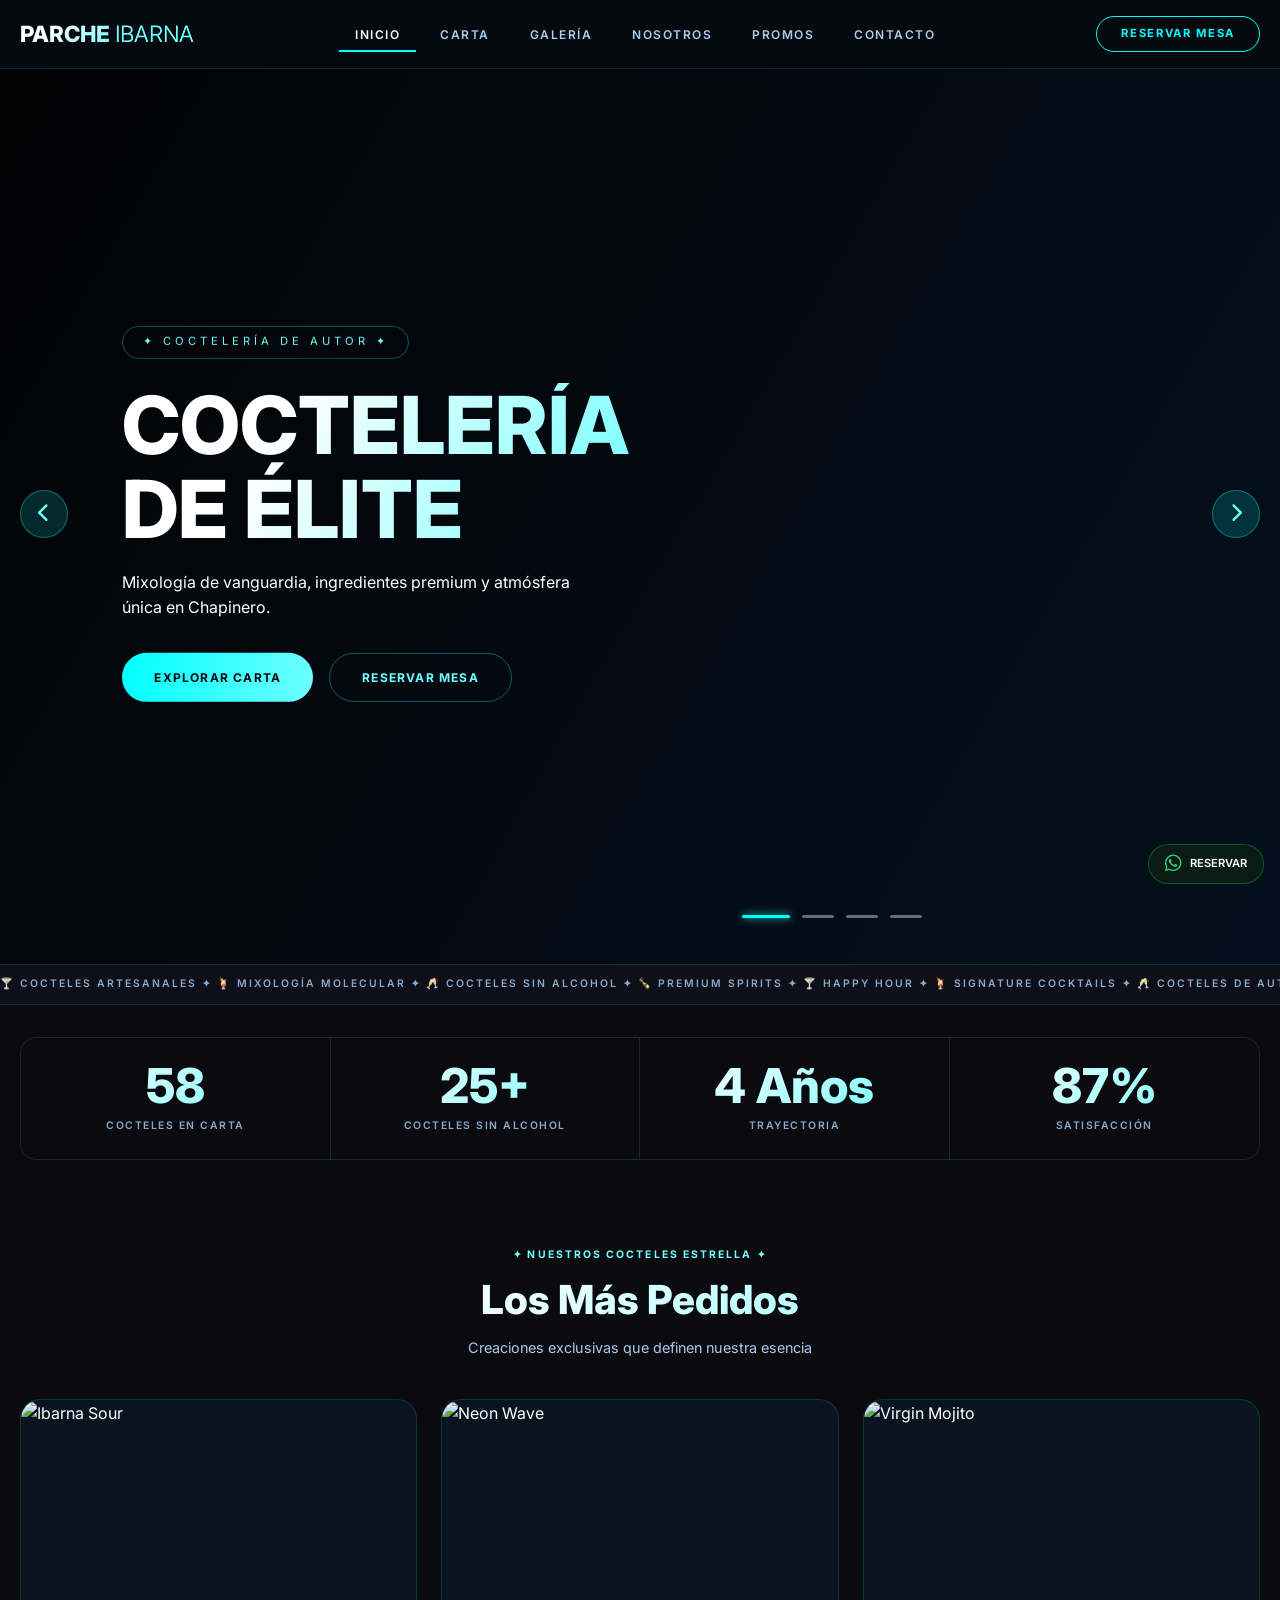
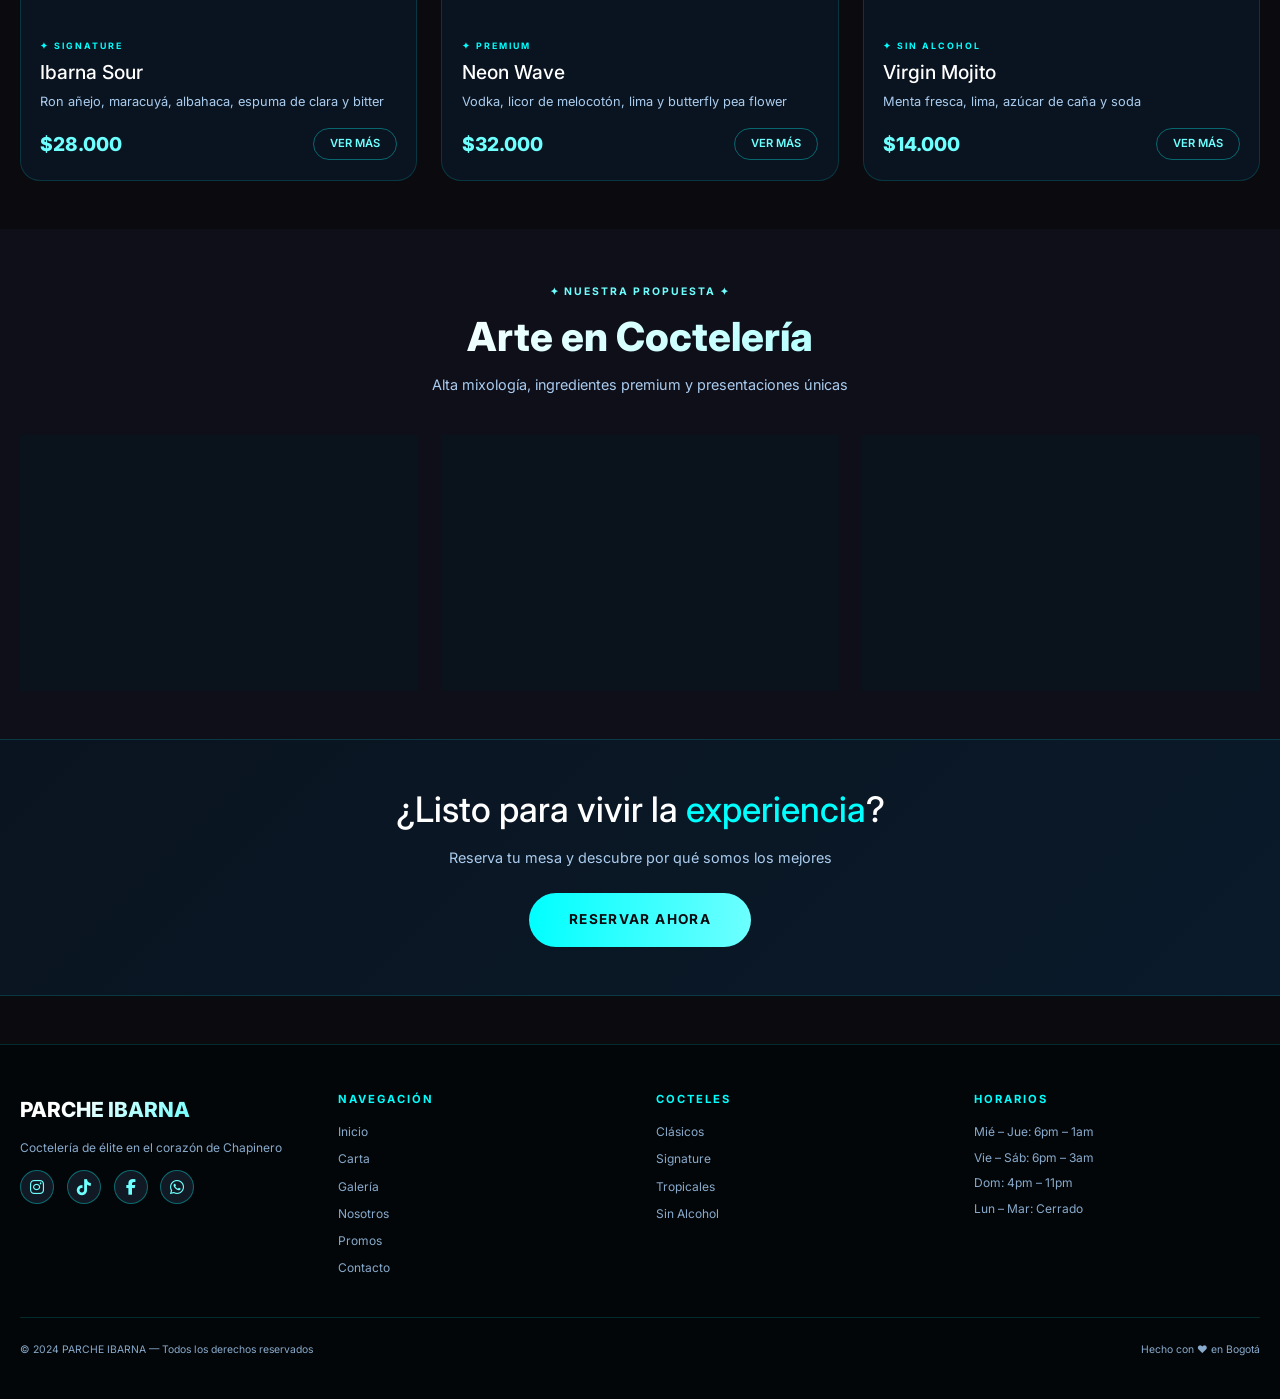
==== index.html @ 9d25c53a "Primera versión - Carta digital PARCHE IBARNA" ====
<!DOCTYPE html>
<html lang="es">
<head>
  <meta charset="UTF-8">
  <meta name="viewport" content="width=device-width, initial-scale=1.0, user-scalable=yes">
  <meta name="description" content="PARCHE IBARNA | Coctelería de Élite en Bogotá. Los mejores cócteles artesanales, con y sin alcohol, en un ambiente único.">
  <title>PARCHE IBARNA | Coctelería de Élite</title>
  
  <!-- Fonts & Icons -->
  <link href="https://cdn.jsdelivr.net/npm/bootstrap@5.3.2/dist/css/bootstrap.min.css" rel="stylesheet">
  <link rel="stylesheet" href="https://cdnjs.cloudflare.com/ajax/libs/font-awesome/6.5.0/css/all.min.css">
  <link href="https://fonts.googleapis.com/css2?family=Inter:wght@300;400;500;600;700;800&family=Plus+Jakarta+Sans:wght@400;500;600;700;800&display=swap" rel="stylesheet">
  
  <!-- Custom CSS -->
  <link rel="stylesheet" href="css/global.css">
  <link rel="stylesheet" href="css/index.css">
</head>
<body>

<!-- ============================================
   HEADER / NAVBAR
============================================ -->
<header class="header">
  <nav class="navbar">
    <div class="container">
      <a href="index.html" class="logo">PARCHE <span>IBARNA</span></a>
      <button class="mobile-menu-btn" id="mobileMenuBtn" aria-label="Menú">
        <i class="fas fa-bars"></i>
      </button>
      <ul class="nav-menu" id="navMenu">
        <li><a href="index.html" class="active">Inicio</a></li>
        <li><a href="menu.html">Carta</a></li>
        <li><a href="galeria.html">Galería</a></li>
        <li><a href="nosotros.html">Nosotros</a></li>
        <li><a href="promociones.html">Promos</a></li>
        <li><a href="contacto.html">Contacto</a></li>
      </ul>
      <a href="contacto.html" class="btn-reserve">Reservar Mesa</a>
    </div>
  </nav>
</header>

<!-- ============================================
   HERO CAROUSEL - FULLY RESPONSIVE
============================================ -->
<section class="hero-carousel">
  <div class="carousel-container">
    <div class="carousel-slides" id="carouselSlides">
      <!-- Slide 1 -->
      <div class="carousel-slide active">
        <div class="slide-bg" style="background-image: url('https://images.pexels.com/photos/1282423/pexels-photo-1282423.jpeg?auto=compress&cs=tinysrgb&w=1600')"></div>
        <div class="slide-overlay"></div>
        <div class="slide-content">
          <span class="slide-badge">✦ Coctelería de Autor ✦</span>
          <h1>COCTELERÍA<br>DE ÉLITE</h1>
          <p>Mixología de vanguardia, ingredientes premium y atmósfera única en Chapinero.</p>
          <div class="slide-buttons">
            <a href="menu.html" class="btn-primary">Explorar Carta</a>
            <a href="contacto.html" class="btn-outline">Reservar Mesa</a>
          </div>
        </div>
      </div>
      <!-- Slide 2 -->
      <div class="carousel-slide">
        <div class="slide-bg" style="background-image: url('https://images.pexels.com/photos/260922/pexels-photo-260922.jpeg?auto=compress&cs=tinysrgb&w=1600')"></div>
        <div class="slide-overlay"></div>
        <div class="slide-content">
          <span class="slide-badge">✦ Noches Únicas ✦</span>
          <h1>AMBIENTE<br>EUROPEO</h1>
          <p>La energía de los mejores clubes de Europa en el corazón de Bogotá.</p>
          <div class="slide-buttons">
            <a href="nosotros.html" class="btn-primary">Conócenos</a>
            <a href="galeria.html" class="btn-outline">Ver Galería</a>
          </div>
        </div>
      </div>
      <!-- Slide 3 -->
      <div class="carousel-slide">
        <div class="slide-bg" style="background-image: url('https://images.pexels.com/photos/3186654/pexels-photo-3186654.jpeg?auto=compress&cs=tinysrgb&w=1600')"></div>
        <div class="slide-overlay"></div>
        <div class="slide-content">
          <span class="slide-badge">✦ Sabores Únicos ✦</span>
          <h1>SIGNATURE<br>COCKTAILS</h1>
          <p>Creaciones exclusivas con ingredientes locales y técnica internacional.</p>
          <div class="slide-buttons">
            <a href="menu.html" class="btn-primary">Ver Carta</a>
            <a href="promociones.html" class="btn-outline">Promociones</a>
          </div>
        </div>
      </div>
      <!-- Slide 4 - Sin Alcohol -->
      <div class="carousel-slide">
        <div class="slide-bg" style="background-image: url('https://images.pexels.com/photos/3679459/pexels-photo-3679459.jpeg?auto=compress&cs=tinysrgb&w=1600')"></div>
        <div class="slide-overlay"></div>
        <div class="slide-content">
          <span class="slide-badge">✦ Para Todos ✦</span>
          <h1>SIN ALCOHOL<br>TAMBIÉN</h1>
          <p>Cocteles sofisticados sin alcohol para disfrutar sin límites.</p>
          <div class="slide-buttons">
            <a href="menu.html#sin-alcohol" class="btn-primary">Descubrir</a>
            <a href="contacto.html" class="btn-outline">Reservar</a>
          </div>
        </div>
      </div>
    </div>
    
    <!-- Carousel Controls -->
    <button class="carousel-prev" id="carouselPrev" aria-label="Anterior">
      <i class="fas fa-chevron-left"></i>
    </button>
    <button class="carousel-next" id="carouselNext" aria-label="Siguiente">
      <i class="fas fa-chevron-right"></i>
    </button>
    
    <!-- Carousel Indicators -->
    <div class="carousel-indicators" id="carouselIndicators">
      <button class="indicator active" data-index="0"></button>
      <button class="indicator" data-index="1"></button>
      <button class="indicator" data-index="2"></button>
      <button class="indicator" data-index="3"></button>
    </div>
  </div>
</section>

<!-- ============================================
   MARQUEE - Texto rotativo
============================================ -->
<div class="marquee">
  <div class="marquee-content">
    <span>🍸 Cocteles Artesanales</span> ✦ 
    <span>🍹 Mixología Molecular</span> ✦ 
    <span>🥂 Cocteles Sin Alcohol</span> ✦ 
    <span>🍾 Premium Spirits</span> ✦ 
    <span>🍸 Happy Hour</span> ✦ 
    <span>🍹 Signature Cocktails</span> ✦ 
    <span>🥂 Cocteles de Autor</span> ✦
    <span>🍸 Cocteles Artesanales</span> ✦ 
    <span>🍹 Mixología Molecular</span> ✦ 
    <span>🥂 Cocteles Sin Alcohol</span> ✦
  </div>
</div>

<!-- ============================================
   STATS SECTION
============================================ -->
<section class="stats">
  <div class="container">
    <div class="stats-grid">
      <div class="stat-card">
        <div class="stat-number" data-target="80">0</div>
        <div class="stat-label">Cocteles en Carta</div>
      </div>
      <div class="stat-card">
        <div class="stat-number" data-target="25" data-suffix="+">0</div>
        <div class="stat-label">Cocteles Sin Alcohol</div>
      </div>
      <div class="stat-card">
        <div class="stat-number" data-target="4" data-suffix=" Años">0</div>
        <div class="stat-label">Trayectoria</div>
      </div>
      <div class="stat-card">
        <div class="stat-number" data-target="98" data-suffix="%">0</div>
        <div class="stat-label">Satisfacción</div>
      </div>
    </div>
  </div>
</section>

<!-- ============================================
   FEATURED COCKTAILS
============================================ -->
<section class="featured-cocktails">
  <div class="container">
    <div class="section-header">
      <span class="section-tag">✦ Nuestros Cocteles Estrella ✦</span>
      <h2>Los Más Pedidos</h2>
      <p>Creaciones exclusivas que definen nuestra esencia</p>
    </div>
    <div class="cocktails-grid">
      <div class="cocktail-card reveal">
        <div class="cocktail-image">
          <img src="https://images.pexels.com/photos/3186654/pexels-photo-3186654.jpeg?auto=compress&cs=tinysrgb&w=600" alt="Ibarna Sour">
        </div>
        <div class="cocktail-info">
          <span class="cocktail-badge">✦ Signature</span>
          <h3>Ibarna Sour</h3>
          <p>Ron añejo, maracuyá, albahaca, espuma de clara y bitter</p>
          <div class="cocktail-footer">
            <span class="price">$28.000</span>
            <a href="menu.html" class="btn-small">Ver más</a>
          </div>
        </div>
      </div>
      <div class="cocktail-card reveal">
        <div class="cocktail-image">
          <img src="https://images.pexels.com/photos/3679150/pexels-photo-3679150.jpeg?auto=compress&cs=tinysrgb&w=600" alt="Neon Wave">
        </div>
        <div class="cocktail-info">
          <span class="cocktail-badge">✦ Premium</span>
          <h3>Neon Wave</h3>
          <p>Vodka, licor de melocotón, lima y butterfly pea flower</p>
          <div class="cocktail-footer">
            <span class="price">$32.000</span>
            <a href="menu.html" class="btn-small">Ver más</a>
          </div>
        </div>
      </div>
      <div class="cocktail-card reveal">
        <div class="cocktail-image">
          <img src="https://images.pexels.com/photos/1279330/pexels-photo-1279330.jpeg?auto=compress&cs=tinysrgb&w=600" alt="Virgin Mojito">
        </div>
        <div class="cocktail-info">
          <span class="cocktail-badge">✦ Sin Alcohol</span>
          <h3>Virgin Mojito</h3>
          <p>Menta fresca, lima, azúcar de caña y soda</p>
          <div class="cocktail-footer">
            <span class="price">$14.000</span>
            <a href="menu.html" class="btn-small">Ver más</a>
          </div>
        </div>
      </div>
    </div>
  </div>
</section>

<!-- ============================================
   FEATURES SECTION
============================================ -->
<section class="features">
  <div class="container">
    <div class="section-header">
      <span class="section-tag">✦ Nuestra Propuesta ✦</span>
      <h2>Arte en Coctelería</h2>
      <p>Alta mixología, ingredientes premium y presentaciones únicas</p>
    </div>
    <div class="features-grid">
      <div class="feature-card reveal">
        <div class="feature-icon"><i class="fas fa-flask"></i></div>
        <h3>Mixología Molecular</h3>
        <p>Espumas, humos y texturas innovadoras que transforman cada coctel</p>
        <span class="feature-price">Desde $18.000</span>
      </div>
      <div class="feature-card reveal">
        <div class="feature-icon"><i class="fas fa-wine-bottle"></i></div>
        <h3>Spirits Premium</h3>
        <p>Selección de rones añejos, ginebras artesanales y más</p>
        <span class="feature-price">Selección Exclusiva</span>
      </div>
      <div class="feature-card reveal">
        <div class="feature-icon"><i class="fas fa-apple-alt"></i></div>
        <h3>Sin Alcohol</h3>
        <p>Cocteles sofisticados para todos los gustos</p>
        <span class="feature-price">Desde $12.000</span>
      </div>
    </div>
  </div>
</section>

<!-- ============================================
   CTA SECTION
============================================ -->
<section class="cta">
  <div class="container">
    <h2>¿Listo para vivir la <span>experiencia</span>?</h2>
    <p>Reserva tu mesa y descubre por qué somos los mejores</p>
    <a href="contacto.html" class="btn-primary btn-large">Reservar ahora</a>
  </div>
</section>

<!-- ============================================
   FOOTER
============================================ -->
<footer class="footer">
  <div class="container">
    <div class="footer-content">
      <div class="footer-brand">
        <a href="index.html" class="footer-logo">PARCHE<span> IBARNA</span></a>
        <p>Coctelería de élite en el corazón de Chapinero</p>
        <div class="social-links">
          <a href="#" aria-label="Instagram"><i class="fab fa-instagram"></i></a>
          <a href="#" aria-label="TikTok"><i class="fab fa-tiktok"></i></a>
          <a href="#" aria-label="Facebook"><i class="fab fa-facebook-f"></i></a>
          <a href="#" aria-label="WhatsApp"><i class="fab fa-whatsapp"></i></a>
        </div>
      </div>
      <div class="footer-links">
        <h4>Navegación</h4>
        <a href="index.html">Inicio</a>
        <a href="menu.html">Carta</a>
        <a href="galeria.html">Galería</a>
        <a href="nosotros.html">Nosotros</a>
        <a href="promociones.html">Promos</a>
        <a href="contacto.html">Contacto</a>
      </div>
      <div class="footer-links">
        <h4>Cocteles</h4>
        <a href="menu.html#clasicos">Clásicos</a>
        <a href="menu.html#signature">Signature</a>
        <a href="menu.html#tropicales">Tropicales</a>
        <a href="menu.html#sin-alcohol">Sin Alcohol</a>
      </div>
      <div class="footer-hours">
        <h4>Horarios</h4>
        <p>Mié – Jue: 6pm – 1am</p>
        <p>Vie – Sáb: 6pm – 3am</p>
        <p>Dom: 4pm – 11pm</p>
        <p class="closed">Lun – Mar: Cerrado</p>
      </div>
    </div>
    <div class="footer-bottom">
      <p>© 2024 PARCHE IBARNA — Todos los derechos reservados</p>
      <p>Hecho con ♥ en Bogotá</p>
    </div>
  </div>
</footer>

<!-- ============================================
   WHATSAPP FLOAT
============================================ -->
<a href="https://wa.me/573204901827?text=Hola!%20Quiero%20reservar%20en%20Parche%20Ibarna" class="whatsapp-float" target="_blank" rel="noopener">
  <i class="fab fa-whatsapp"></i>
  <span>Reservar</span>
</a>

<!-- Scripts -->
<script src="https://cdn.jsdelivr.net/npm/bootstrap@5.3.2/dist/js/bootstrap.bundle.min.js"></script>
<script src="js/global.js"></script>
<script src="js/index.js"></script>
</body>
</html>
---- css/global.css ----
/* ============================================
   PARCHE IBARNA - Global Styles (Fully Responsive)
   Neon Blue Cyan Theme
============================================ */

:root {
  --primary: #00ffff;
  --primary-light: #6effff;
  --primary-dark: #00cccc;
  --primary-glow: rgba(0, 255, 255, 0.4);
  --accent: #00ccff;
  --bg-dark: #0a0a0f;
  --bg-dark-2: #0f0f1a;
  --bg-card: rgba(10, 20, 30, 0.85);
  --bg-card-solid: #0a1420;
  --surface-1: #111a24;
  --text-white: #ffffff;
  --text-gray: #aaccee;
  --text-dim: #88aacc;
  --border-light: rgba(0, 255, 255, 0.15);
  --border-medium: rgba(0, 255, 255, 0.35);
  --shadow-glow: 0 0 30px rgba(0, 255, 255, 0.25);
  --font-primary: 'Inter', 'Plus Jakarta Sans', sans-serif;
  --transition: 0.3s ease;
}

* {
  margin: 0;
  padding: 0;
  box-sizing: border-box;
}

html {
  scroll-behavior: smooth;
  scroll-padding-top: 70px;
}

body {
  background: var(--bg-dark);
  color: var(--text-white);
  font-family: var(--font-primary);
  line-height: 1.6;
  overflow-x: hidden;
}

.container {
  width: 100%;
  max-width: 1280px;
  margin: 0 auto;
  padding: 0 20px;
}

/* Responsive container padding */
@media (max-width: 768px) {
  .container {
    padding: 0 16px;
  }
}

/* ============================================
   NAVBAR - Fully Responsive
============================================ */
.header {
  position: fixed;
  top: 0;
  width: 100%;
  z-index: 1000;
}

.navbar {
  background: rgba(5, 10, 15, 0.95);
  backdrop-filter: blur(16px);
  padding: 1rem 0;
  border-bottom: 1px solid var(--border-light);
  transition: var(--transition);
}

.navbar.scrolled {
  padding: 0.7rem 0;
}

.navbar .container {
  display: flex;
  justify-content: space-between;
  align-items: center;
  flex-wrap: wrap;
}

.logo {
  font-size: 1.4rem;
  font-weight: 800;
  background: linear-gradient(135deg, #fff 20%, var(--primary-light) 60%, var(--primary));
  -webkit-background-clip: text;
  background-clip: text;
  color: transparent;
  text-decoration: none;
}

.logo span {
  font-weight: 300;
  color: var(--primary-light);
  background: none;
  -webkit-background-clip: unset;
}

/* Mobile Menu Button */
.mobile-menu-btn {
  display: none;
  background: none;
  border: 1px solid var(--border-medium);
  border-radius: 8px;
  color: var(--primary-light);
  font-size: 1.3rem;
  padding: 0.5rem 0.8rem;
  cursor: pointer;
  transition: var(--transition);
}

.mobile-menu-btn:hover {
  border-color: var(--primary);
  color: var(--primary);
}

/* Navigation Menu */
.nav-menu {
  display: flex;
  gap: 0.5rem;
  list-style: none;
  margin: 0;
  padding: 0;
  transition: var(--transition);
}

.nav-menu a {
  color: var(--text-gray);
  text-decoration: none;
  font-size: 0.75rem;
  font-weight: 600;
  text-transform: uppercase;
  letter-spacing: 1.5px;
  padding: 0.5rem 1rem;
  transition: var(--transition);
  white-space: nowrap;
}

.nav-menu a:hover,
.nav-menu a.active {
  color: var(--text-white);
}

.nav-menu a.active {
  border-bottom: 2px solid var(--primary);
}

/* Reserve Button */
.btn-reserve {
  background: transparent;
  border: 1px solid var(--primary);
  color: var(--primary);
  padding: 0.5rem 1.5rem;
  font-size: 0.7rem;
  font-weight: 700;
  text-transform: uppercase;
  letter-spacing: 0.15em;
  border-radius: 40px;
  text-decoration: none;
  transition: var(--transition);
  white-space: nowrap;
}

.btn-reserve:hover {
  background: var(--primary);
  color: var(--bg-dark);
  box-shadow: 0 0 20px var(--primary-glow);
}

/* Navbar Responsive */
@media (max-width: 992px) {
  .nav-menu a {
    font-size: 0.7rem;
    padding: 0.5rem 0.7rem;
  }
  
  .btn-reserve {
    padding: 0.5rem 1rem;
    font-size: 0.65rem;
  }
}

@media (max-width: 768px) {
  .navbar .container {
    position: relative;
  }
  
  .mobile-menu-btn {
    display: block;
  }
  
  .nav-menu {
    display: none;
    position: absolute;
    top: 100%;
    left: 0;
    right: 0;
    background: rgba(5, 10, 15, 0.98);
    backdrop-filter: blur(20px);
    flex-direction: column;
    padding: 1rem;
    gap: 0;
    border-bottom: 1px solid var(--border-light);
    z-index: 999;
  }
  
  .nav-menu.active {
    display: flex;
  }
  
  .nav-menu li {
    width: 100%;
  }
  
  .nav-menu a {
    display: block;
    padding: 0.8rem 1rem;
    text-align: center;
    font-size: 0.8rem;
    white-space: normal;
  }
  
  .nav-menu a.active {
    border-bottom: none;
    color: var(--primary);
  }
  
  .btn-reserve {
    display: none;
  }
}

/* ============================================
   BUTTONS - Responsive
============================================ */
.btn-primary {
  background: linear-gradient(95deg, var(--primary), var(--primary-light));
  color: var(--bg-dark);
  padding: 0.875rem 2rem;
  font-weight: 700;
  font-size: 0.75rem;
  text-transform: uppercase;
  letter-spacing: 0.1em;
  border-radius: 40px;
  text-decoration: none;
  display: inline-flex;
  align-items: center;
  justify-content: center;
  gap: 0.5rem;
  transition: var(--transition);
  border: none;
  cursor: pointer;
  text-align: center;
}

.btn-primary:hover {
  transform: translateY(-2px);
  box-shadow: 0 0 28px var(--primary);
}

.btn-outline {
  background: transparent;
  border: 1.5px solid var(--border-medium);
  color: var(--primary-light);
  padding: 0.875rem 2rem;
  font-weight: 700;
  font-size: 0.75rem;
  text-transform: uppercase;
  letter-spacing: 0.1em;
  border-radius: 40px;
  text-decoration: none;
  display: inline-flex;
  align-items: center;
  justify-content: center;
  gap: 0.5rem;
  transition: var(--transition);
  text-align: center;
}

.btn-outline:hover {
  border-color: var(--primary);
  background: rgba(0, 255, 255, 0.1);
  color: var(--text-white);
}

.btn-small {
  background: transparent;
  border: 1px solid var(--border-medium);
  color: var(--primary-light);
  padding: 0.4rem 1rem;
  font-size: 0.7rem;
  font-weight: 600;
  text-transform: uppercase;
  border-radius: 40px;
  text-decoration: none;
  display: inline-block;
  transition: var(--transition);
}

.btn-small:hover {
  border-color: var(--primary);
  background: rgba(0, 255, 255, 0.1);
  color: var(--text-white);
}

.btn-large {
  padding: 1rem 2.5rem;
  font-size: 0.85rem;
}

.btn-full {
  width: 100%;
  justify-content: center;
}

/* Responsive buttons */
@media (max-width: 768px) {
  .btn-primary, .btn-outline {
    padding: 0.7rem 1.5rem;
    font-size: 0.7rem;
  }
}

/* ============================================
   SECTION HEADERS - Responsive
============================================ */
.section-header {
  text-align: center;
  margin-bottom: 2.5rem;
}

.section-tag {
  display: inline-block;
  font-size: 0.65rem;
  font-weight: 700;
  text-transform: uppercase;
  letter-spacing: 0.2em;
  color: var(--primary-light);
  margin-bottom: 0.8rem;
}

.section-header h2 {
  font-size: clamp(1.6rem, 5vw, 2.5rem);
  font-weight: 800;
  margin-bottom: 0.75rem;
  background: linear-gradient(135deg, #fff 30%, var(--primary-light));
  -webkit-background-clip: text;
  background-clip: text;
  color: transparent;
}

.section-header p {
  color: var(--text-gray);
  font-size: 0.9rem;
  max-width: 520px;
  margin: 0 auto;
  padding: 0 16px;
}

/* ============================================
   MARQUEE - Responsive
============================================ */
.marquee {
  overflow: hidden;
  border-top: 1px solid var(--border-light);
  border-bottom: 1px solid var(--border-light);
  background: var(--bg-dark-2);
  white-space: nowrap;
}

.marquee-content {
  display: inline-block;
  animation: marquee 30s linear infinite;
  padding: 0.7rem 0;
  font-size: 0.65rem;
  font-weight: 600;
  letter-spacing: 2px;
  text-transform: uppercase;
  color: var(--text-dim);
}

@keyframes marquee {
  0% { transform: translateX(0); }
  100% { transform: translateX(-50%); }
}

@media (max-width: 768px) {
  .marquee-content {
    font-size: 0.55rem;
    letter-spacing: 1px;
  }
}

/* ============================================
   WHATSAPP FLOAT - Responsive
============================================ */
.whatsapp-float {
  position: fixed;
  bottom: 1rem;
  right: 1rem;
  background: #0a1a15;
  border: 1px solid rgba(37, 211, 102, 0.3);
  border-radius: 50px;
  display: flex;
  align-items: center;
  gap: 0.5rem;
  padding: 0.6rem 1rem;
  text-decoration: none;
  z-index: 999;
  transition: var(--transition);
  backdrop-filter: blur(8px);
}

.whatsapp-float i {
  color: #25D366;
  font-size: 1.2rem;
}

.whatsapp-float span {
  color: #fff;
  font-size: 0.7rem;
  font-weight: 600;
  text-transform: uppercase;
}

@media (max-width: 768px) {
  .whatsapp-float {
    bottom: 0.8rem;
    right: 0.8rem;
    padding: 0.5rem 0.8rem;
  }
  
  .whatsapp-float span {
    display: none;
  }
  
  .whatsapp-float:hover span {
    display: inline;
  }
}

/* ============================================
   FOOTER - Fully Responsive
============================================ */
.footer {
  background: #030608;
  border-top: 1px solid var(--border-light);
  padding: 3rem 0 1.5rem;
  margin-top: 3rem;
}

.footer-content {
  display: grid;
  grid-template-columns: repeat(4, 1fr);
  gap: 2rem;
  margin-bottom: 2rem;
}

.footer-logo {
  font-size: 1.3rem;
  font-weight: 800;
  background: linear-gradient(135deg, #fff 30%, var(--primary-light));
  -webkit-background-clip: text;
  background-clip: text;
  color: transparent;
  text-decoration: none;
}

.footer-brand p {
  font-size: 0.75rem;
  color: var(--text-dim);
  margin: 0.8rem 0;
  line-height: 1.5;
}

.social-links {
  display: flex;
  gap: 0.8rem;
  flex-wrap: wrap;
}

.social-links a {
  width: 34px;
  height: 34px;
  background: var(--surface-1);
  border: 1px solid var(--border-medium);
  border-radius: 50%;
  display: flex;
  align-items: center;
  justify-content: center;
  color: var(--primary-light);
  text-decoration: none;
  transition: var(--transition);
}

.social-links a:hover {
  background: var(--primary);
  color: var(--bg-dark);
  transform: translateY(-3px);
}

.footer-links h4,
.footer-hours h4 {
  font-size: 0.7rem;
  font-weight: 700;
  letter-spacing: 2px;
  text-transform: uppercase;
  color: var(--primary);
  margin-bottom: 1rem;
}

.footer-links a {
  display: block;
  font-size: 0.75rem;
  color: var(--text-dim);
  text-decoration: none;
  margin-bottom: 0.5rem;
  transition: var(--transition);
}

.footer-links a:hover {
  color: var(--primary-light);
  transform: translateX(3px);
}

.footer-hours p {
  font-size: 0.75rem;
  color: var(--text-dim);
  margin-bottom: 0.4rem;
}

.footer-bottom {
  text-align: center;
  padding-top: 1.5rem;
  border-top: 1px solid var(--border-light);
  font-size: 0.65rem;
  color: var(--text-dim);
  display: flex;
  justify-content: space-between;
  flex-wrap: wrap;
  gap: 0.5rem;
}

/* Footer Responsive */
@media (max-width: 992px) {
  .footer-content {
    grid-template-columns: repeat(2, 1fr);
    gap: 1.5rem;
  }
}

@media (max-width: 576px) {
  .footer {
    padding: 2rem 0 1rem;
  }
  
  .footer-content {
    grid-template-columns: 1fr;
    text-align: center;
    gap: 1.2rem;
  }
  
  .social-links {
    justify-content: center;
  }
  
  .footer-links a {
    display: inline-block;
    margin: 0 0.5rem;
  }
  
  .footer-bottom {
    flex-direction: column;
    text-align: center;
  }
}

/* ============================================
   REVEAL ANIMATION - Responsive
============================================ */
.reveal {
  opacity: 0;
  transform: translateY(30px);
  transition: opacity 0.6s ease, transform 0.6s ease;
}

.reveal.visible {
  opacity: 1;
  transform: translateY(0);
}

/* ============================================
   UTILITY CLASSES
============================================ */
.text-center { text-align: center; }
.mt-1 { margin-top: 0.5rem; }
.mt-2 { margin-top: 1rem; }
.mt-3 { margin-top: 1.5rem; }
.mt-4 { margin-top: 2rem; }
.mb-1 { margin-bottom: 0.5rem; }
.mb-2 { margin-bottom: 1rem; }
.mb-3 { margin-bottom: 1.5rem; }
.mb-4 { margin-bottom: 2rem; }
---- css/index.css ----
/* ============================================
   PARCHE IBARNA - Index Page (Fully Responsive)
============================================ */

/* Hero Section */
.hero {
  height: 100vh;
  min-height: 550px;
  margin-top: 64px;
  position: relative;
  overflow: hidden;
}

.hero-slider {
  height: 100%;
}

.slide {
  height: 100%;
  background-size: cover;
  background-position: center;
  position: relative;
  display: flex;
  align-items: center;
}

.slide::before {
  content: '';
  position: absolute;
  inset: 0;
  background: linear-gradient(120deg, rgba(0, 0, 0, 0.75) 0%, rgba(0, 20, 40, 0.6) 100%);
}

.hero-content {
  position: relative;
  z-index: 2;
  max-width: 600px;
  padding: 0 24px;
  margin-left: 8%;
}

.hero-badge {
  display: inline-block;
  font-size: 0.65rem;
  letter-spacing: 4px;
  text-transform: uppercase;
  color: var(--primary-light);
  border: 1px solid var(--border-medium);
  border-radius: 40px;
  padding: 0.3rem 1rem;
  margin-bottom: 1.2rem;
}

.hero-content h1 {
  font-size: clamp(2rem, 8vw, 5rem);
  font-weight: 800;
  line-height: 1.05;
  background: linear-gradient(120deg, #fff 30%, var(--primary-light));
  -webkit-background-clip: text;
  background-clip: text;
  color: transparent;
  margin-bottom: 1rem;
}

.hero-content p {
  font-size: clamp(0.85rem, 3vw, 1rem);
  max-width: 480px;
  color: var(--text-gray-light);
  margin-bottom: 1.5rem;
}

.hero-buttons {
  display: flex;
  gap: 1rem;
  flex-wrap: wrap;
}

/* Hero Responsive */
@media (max-width: 768px) {
  .hero {
    margin-top: 60px;
    min-height: 500px;
  }
  
  .hero-content {
    margin-left: 0;
    padding: 0 20px;
    text-align: center;
    width: 100%;
  }
  
  .hero-content p {
    margin-left: auto;
    margin-right: auto;
  }
  
  .hero-buttons {
    justify-content: center;
  }
  
  .hero-buttons .btn-primary,
  .hero-buttons .btn-outline {
    width: 100%;
    text-align: center;
    justify-content: center;
  }
}

/* Stats Section */
.stats {
  padding: 2rem 0;
}

.stats-grid {
  display: grid;
  grid-template-columns: repeat(4, 1fr);
  border: 1px solid var(--border-light);
  border-radius: 16px;
  overflow: hidden;
}

.stat-card {
  text-align: center;
  padding: 1.5rem;
  border-right: 1px solid var(--border-light);
  transition: var(--transition);
}

.stat-card:last-child {
  border-right: none;
}

.stat-number {
  font-size: clamp(2rem, 5vw, 3rem);
  font-weight: 800;
  background: linear-gradient(135deg, #fff, var(--primary-light));
  -webkit-background-clip: text;
  background-clip: text;
  color: transparent;
  line-height: 1;
  margin-bottom: 0.5rem;
}

.stat-label {
  font-size: 0.65rem;
  font-weight: 600;
  letter-spacing: 1.5px;
  text-transform: uppercase;
  color: var(--text-dim);
}

/* Stats Responsive */
@media (max-width: 768px) {
  .stats {
    padding: 1.5rem 0;
  }
  
  .stats-grid {
    grid-template-columns: repeat(2, 1fr);
    border-radius: 12px;
  }
  
  .stat-card {
    padding: 1.2rem;
    border-right: none;
    border-bottom: 1px solid var(--border-light);
  }
  
  .stat-card:nth-child(even) {
    border-left: 1px solid var(--border-light);
  }
  
  .stat-card:nth-child(3),
  .stat-card:nth-child(4) {
    border-bottom: none;
  }
  
  .stat-number {
    font-size: 1.8rem;
  }
  
  .stat-label {
    font-size: 0.55rem;
    letter-spacing: 1px;
  }
}

@media (max-width: 480px) {
  .stat-card {
    padding: 1rem;
  }
  
  .stat-number {
    font-size: 1.5rem;
  }
  
  .stat-label {
    font-size: 0.5rem;
  }
}

/* Featured Cocktails */
.featured-cocktails {
  padding: 3rem 0;
}

.cocktails-grid {
  display: grid;
  grid-template-columns: repeat(auto-fit, minmax(280px, 1fr));
  gap: 1.5rem;
}

.cocktail-card {
  background: var(--bg-card-solid);
  border: 1px solid var(--border-light);
  border-radius: 20px;
  overflow: hidden;
  transition: var(--transition);
}

.cocktail-card:hover {
  transform: translateY(-5px);
  border-color: var(--border-medium);
  box-shadow: var(--shadow-glow);
}

.cocktail-image {
  height: 220px;
  overflow: hidden;
}

.cocktail-image img {
  width: 100%;
  height: 100%;
  object-fit: cover;
  transition: transform 0.5s;
}

.cocktail-card:hover .cocktail-image img {
  transform: scale(1.05);
}

.cocktail-info {
  padding: 1.2rem;
}

.cocktail-badge {
  font-size: 0.55rem;
  font-weight: 700;
  letter-spacing: 2px;
  text-transform: uppercase;
  color: var(--primary);
  margin-bottom: 0.5rem;
  display: block;
}

.cocktail-info h3 {
  font-size: 1.2rem;
  margin-bottom: 0.5rem;
}

.cocktail-info p {
  font-size: 0.8rem;
  color: var(--text-gray);
  margin-bottom: 1rem;
  line-height: 1.5;
}

.cocktail-footer {
  display: flex;
  justify-content: space-between;
  align-items: center;
  flex-wrap: wrap;
  gap: 0.5rem;
}

.price {
  font-size: 1.2rem;
  font-weight: 800;
  color: var(--primary-light);
}

/* Featured Cocktails Responsive */
@media (max-width: 768px) {
  .featured-cocktails {
    padding: 2rem 0;
  }
  
  .cocktails-grid {
    grid-template-columns: 1fr;
    gap: 1.2rem;
  }
  
  .cocktail-image {
    height: 200px;
  }
}

/* Features Section */
.features {
  padding: 3rem 0;
  background: var(--bg-dark-2);
}

.features-grid {
  display: grid;
  grid-template-columns: repeat(auto-fit, minmax(280px, 1fr));
  gap: 1.5rem;
}

.feature-card {
  background: var(--bg-card);
  backdrop-filter: blur(12px);
  border: 1px solid var(--border-light);
  border-radius: 20px;
  padding: 1.8rem;
  text-align: center;
  transition: var(--transition);
}

.feature-card:hover {
  transform: translateY(-5px);
  border-color: var(--border-medium);
  box-shadow: var(--shadow-glow);
}

.feature-icon {
  width: 65px;
  height: 65px;
  background: linear-gradient(135deg, rgba(0, 255, 255, 0.15), rgba(0, 204, 255, 0.08));
  border: 1px solid var(--border-medium);
  border-radius: 18px;
  display: inline-flex;
  align-items: center;
  justify-content: center;
  font-size: 1.6rem;
  color: var(--primary-light);
  margin-bottom: 1rem;
}

.feature-card h3 {
  font-size: 1.2rem;
  margin-bottom: 0.7rem;
}

.feature-card p {
  font-size: 0.8rem;
  color: var(--text-gray);
  margin-bottom: 1rem;
  line-height: 1.5;
}

.feature-price {
  font-weight: 700;
  color: var(--primary-light);
  font-size: 0.85rem;
}

/* Features Responsive */
@media (max-width: 768px) {
  .features {
    padding: 2rem 0;
  }
  
  .features-grid {
    grid-template-columns: 1fr;
    gap: 1.2rem;
  }
  
  .feature-card {
    padding: 1.5rem;
  }
}

/* CTA Section */
.cta {
  padding: 3rem 0;
  text-align: center;
  background: linear-gradient(135deg, var(--bg-card-solid), #0a1a2a);
  border-top: 1px solid var(--border-light);
  border-bottom: 1px solid var(--border-light);
}

.cta h2 {
  font-size: clamp(1.5rem, 5vw, 2.2rem);
  margin-bottom: 1rem;
  padding: 0 16px;
}

.cta h2 span {
  color: var(--primary);
}

.cta p {
  color: var(--text-gray);
  margin-bottom: 1.5rem;
  font-size: 0.9rem;
  padding: 0 16px;
}

/* CTA Responsive */
@media (max-width: 768px) {
  .cta {
    padding: 2rem 0;
  }
  
  .cta .btn-primary {
    width: 80%;
    max-width: 280px;
  }
}

/* ============================================
   HERO CAROUSEL - Fully Responsive
============================================ */

.hero-carousel {
  margin-top: 64px;
  position: relative;
  width: 100%;
  height: 100vh;
  min-height: 550px;
  overflow: hidden;
}

.carousel-container {
  position: relative;
  width: 100%;
  height: 100%;
}

.carousel-slides {
  position: relative;
  width: 100%;
  height: 100%;
}

.carousel-slide {
  position: absolute;
  top: 0;
  left: 0;
  width: 100%;
  height: 100%;
  opacity: 0;
  visibility: hidden;
  transition: opacity 0.6s ease, visibility 0.6s ease;
}

.carousel-slide.active {
  opacity: 1;
  visibility: visible;
}

.slide-bg {
  position: absolute;
  top: 0;
  left: 0;
  width: 100%;
  height: 100%;
  background-size: cover;
  background-position: center;
  transform: scale(1);
  transition: transform 6s ease;
}

.carousel-slide.active .slide-bg {
  transform: scale(1.05);
}

.slide-overlay {
  position: absolute;
  top: 0;
  left: 0;
  width: 100%;
  height: 100%;
  background: linear-gradient(120deg, rgba(0, 0, 0, 0.75) 0%, rgba(0, 20, 40, 0.6) 100%);
  z-index: 1;
}

.slide-content {
  position: absolute;
  z-index: 2;
  top: 50%;
  transform: translateY(-50%);
  left: 8%;
  max-width: 600px;
  padding: 0 20px;
  animation: fadeInUp 0.8s ease;
}

@keyframes fadeInUp {
  from {
    opacity: 0;
    transform: translateY(30px);
  }
  to {
    opacity: 1;
    transform: translateY(-50%);
  }
}

.slide-badge {
  display: inline-block;
  font-size: 0.7rem;
  letter-spacing: 4px;
  text-transform: uppercase;
  color: var(--primary-light);
  border: 1px solid var(--border-medium);
  border-radius: 40px;
  padding: 0.4rem 1.2rem;
  margin-bottom: 1.5rem;
  backdrop-filter: blur(4px);
}

.slide-content h1 {
  font-size: clamp(2rem, 8vw, 5rem);
  font-weight: 800;
  line-height: 1.05;
  background: linear-gradient(120deg, #fff 30%, var(--primary-light));
  -webkit-background-clip: text;
  background-clip: text;
  color: transparent;
  margin-bottom: 1.2rem;
}

.slide-content p {
  font-size: clamp(0.85rem, 3vw, 1rem);
  max-width: 480px;
  color: var(--text-gray-light);
  margin-bottom: 2rem;
  line-height: 1.6;
}

.slide-buttons {
  display: flex;
  gap: 1rem;
  flex-wrap: wrap;
}

/* Carousel Controls */
.carousel-prev,
.carousel-next {
  position: absolute;
  top: 50%;
  transform: translateY(-50%);
  width: 48px;
  height: 48px;
  background: rgba(0, 255, 255, 0.15);
  border: 1px solid var(--border-medium);
  border-radius: 50%;
  display: flex;
  align-items: center;
  justify-content: center;
  cursor: pointer;
  z-index: 10;
  transition: all 0.3s ease;
  color: var(--primary-light);
  font-size: 1.2rem;
  backdrop-filter: blur(4px);
}

.carousel-prev {
  left: 20px;
}

.carousel-next {
  right: 20px;
}

.carousel-prev:hover,
.carousel-next:hover {
  background: rgba(0, 255, 255, 0.4);
  border-color: var(--primary);
  transform: translateY(-50%) scale(1.05);
}

/* Carousel Indicators */
.carousel-indicators {
  position: absolute;
  bottom: 30px;
  left: 50%;
  transform: translateX(-50%);
  display: flex;
  gap: 12px;
  z-index: 10;
}

.indicator {
  width: 32px;
  height: 3px;
  background: rgba(255, 255, 255, 0.4);
  border: none;
  border-radius: 2px;
  cursor: pointer;
  transition: all 0.3s ease;
}

.indicator.active {
  background: var(--primary);
  width: 48px;
  box-shadow: 0 0 8px var(--primary);
}

/* Carousel Responsive */
@media (max-width: 992px) {
  .hero-carousel {
    margin-top: 60px;
    min-height: 500px;
  }
  
  .slide-content {
    left: 5%;
    right: 5%;
    max-width: none;
    text-align: center;
  }
  
  .slide-content p {
    margin-left: auto;
    margin-right: auto;
  }
  
  .slide-buttons {
    justify-content: center;
  }
  
  .carousel-prev,
  .carousel-next {
    width: 40px;
    height: 40px;
    font-size: 1rem;
  }
  
  .carousel-prev {
    left: 10px;
  }
  
  .carousel-next {
    right: 10px;
  }
  
  .indicator {
    width: 24px;
  }
  
  .indicator.active {
    width: 36px;
  }
}

@media (max-width: 768px) {
  .hero-carousel {
    min-height: 550px;
    height: auto;
  }
  
  .slide-content {
    top: auto;
    bottom: 15%;
    transform: none;
    animation: fadeInUpMobile 0.8s ease;
  }
  
  @keyframes fadeInUpMobile {
    from {
      opacity: 0;
      transform: translateY(30px);
    }
    to {
      opacity: 1;
      transform: translateY(0);
    }
  }
  
  .slide-badge {
    font-size: 0.6rem;
    letter-spacing: 3px;
    padding: 0.3rem 1rem;
    margin-bottom: 1rem;
  }
  
  .slide-buttons {
    flex-direction: column;
    align-items: center;
  }
  
  .slide-buttons .btn-primary,
  .slide-buttons .btn-outline {
    width: 100%;
    max-width: 250px;
    text-align: center;
    justify-content: center;
  }
  
  .carousel-indicators {
    bottom: 20px;
    gap: 8px;
  }
  
  .indicator {
    width: 20px;
  }
  
  .indicator.active {
    width: 28px;
  }
}

@media (max-width: 480px) {
  .hero-carousel {
    min-height: 500px;
  }
  
  .slide-content h1 {
    font-size: 1.8rem;
  }
  
  .slide-content p {
    font-size: 0.8rem;
    margin-bottom: 1.5rem;
  }
  
  .carousel-prev,
  .carousel-next {
    width: 32px;
    height: 32px;
    font-size: 0.8rem;
  }
  
  .indicator {
    width: 16px;
  }
  
  .indicator.active {
    width: 24px;
  }
}
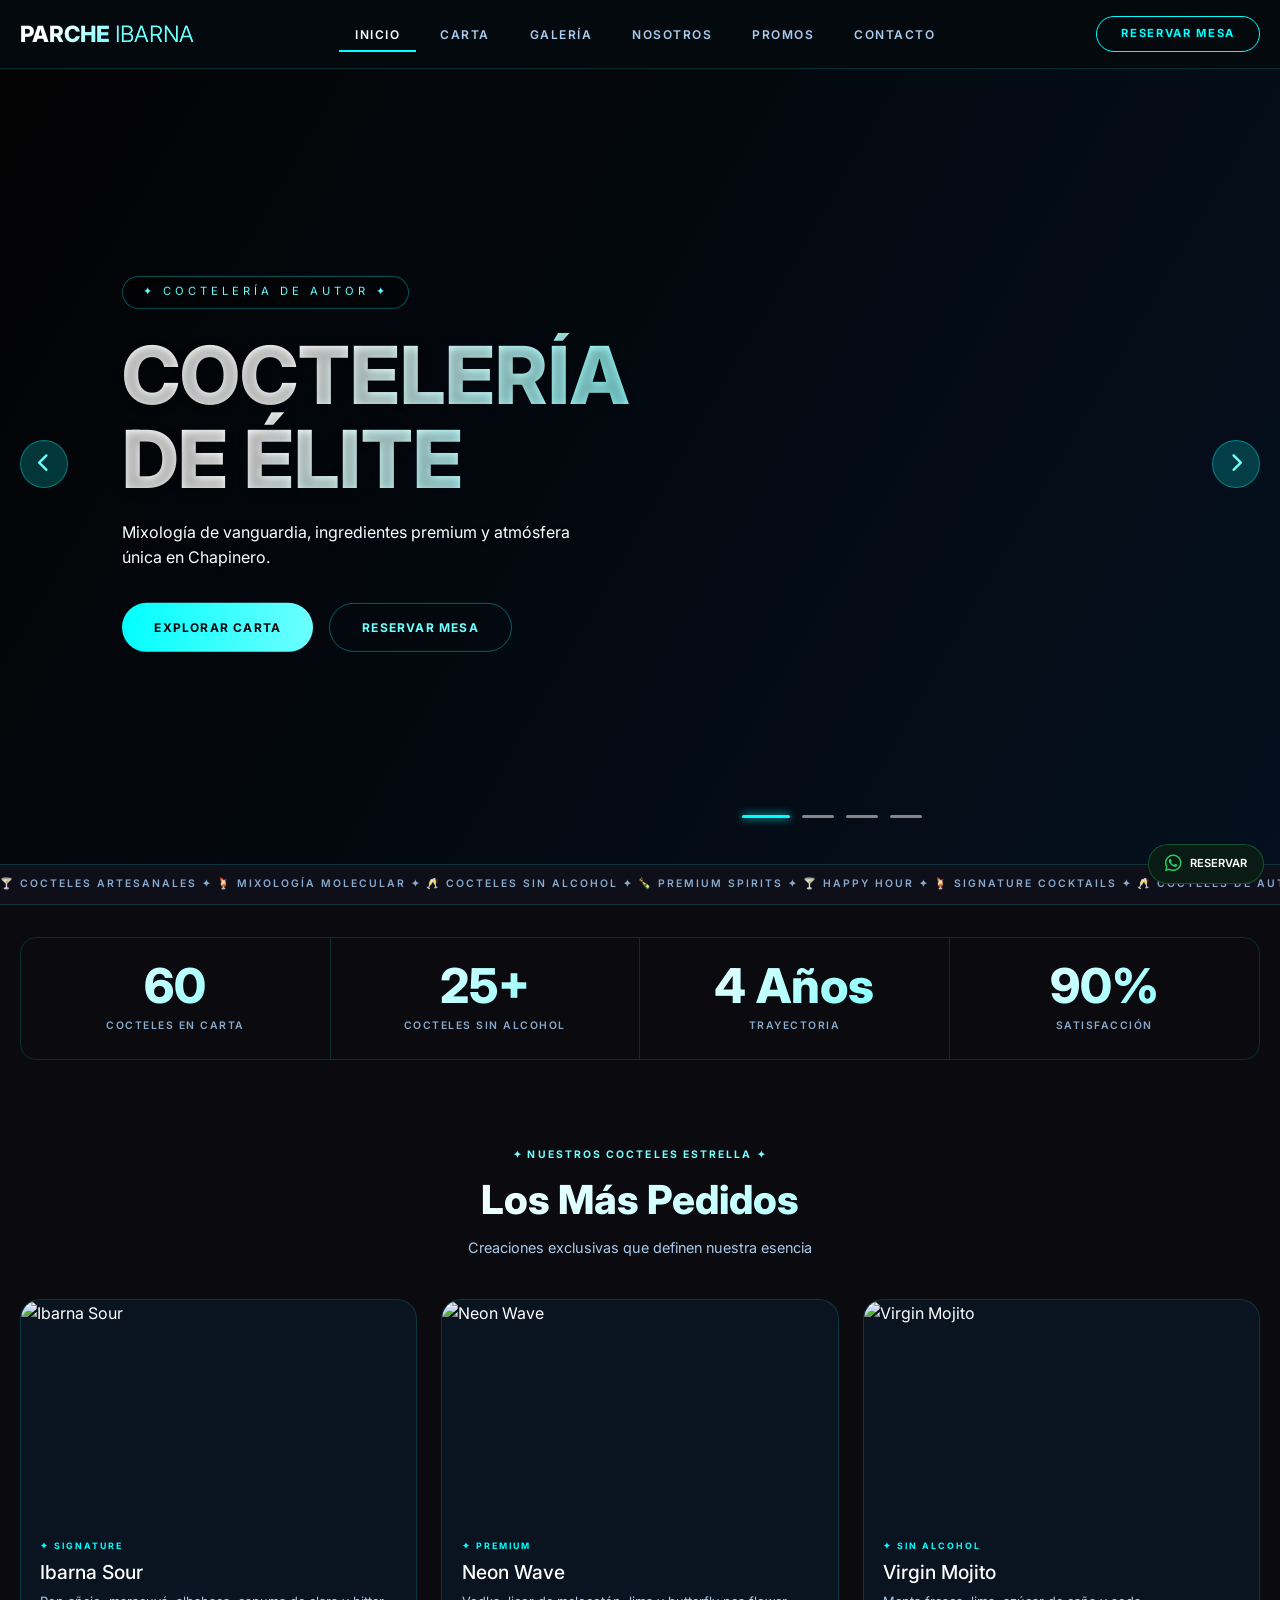
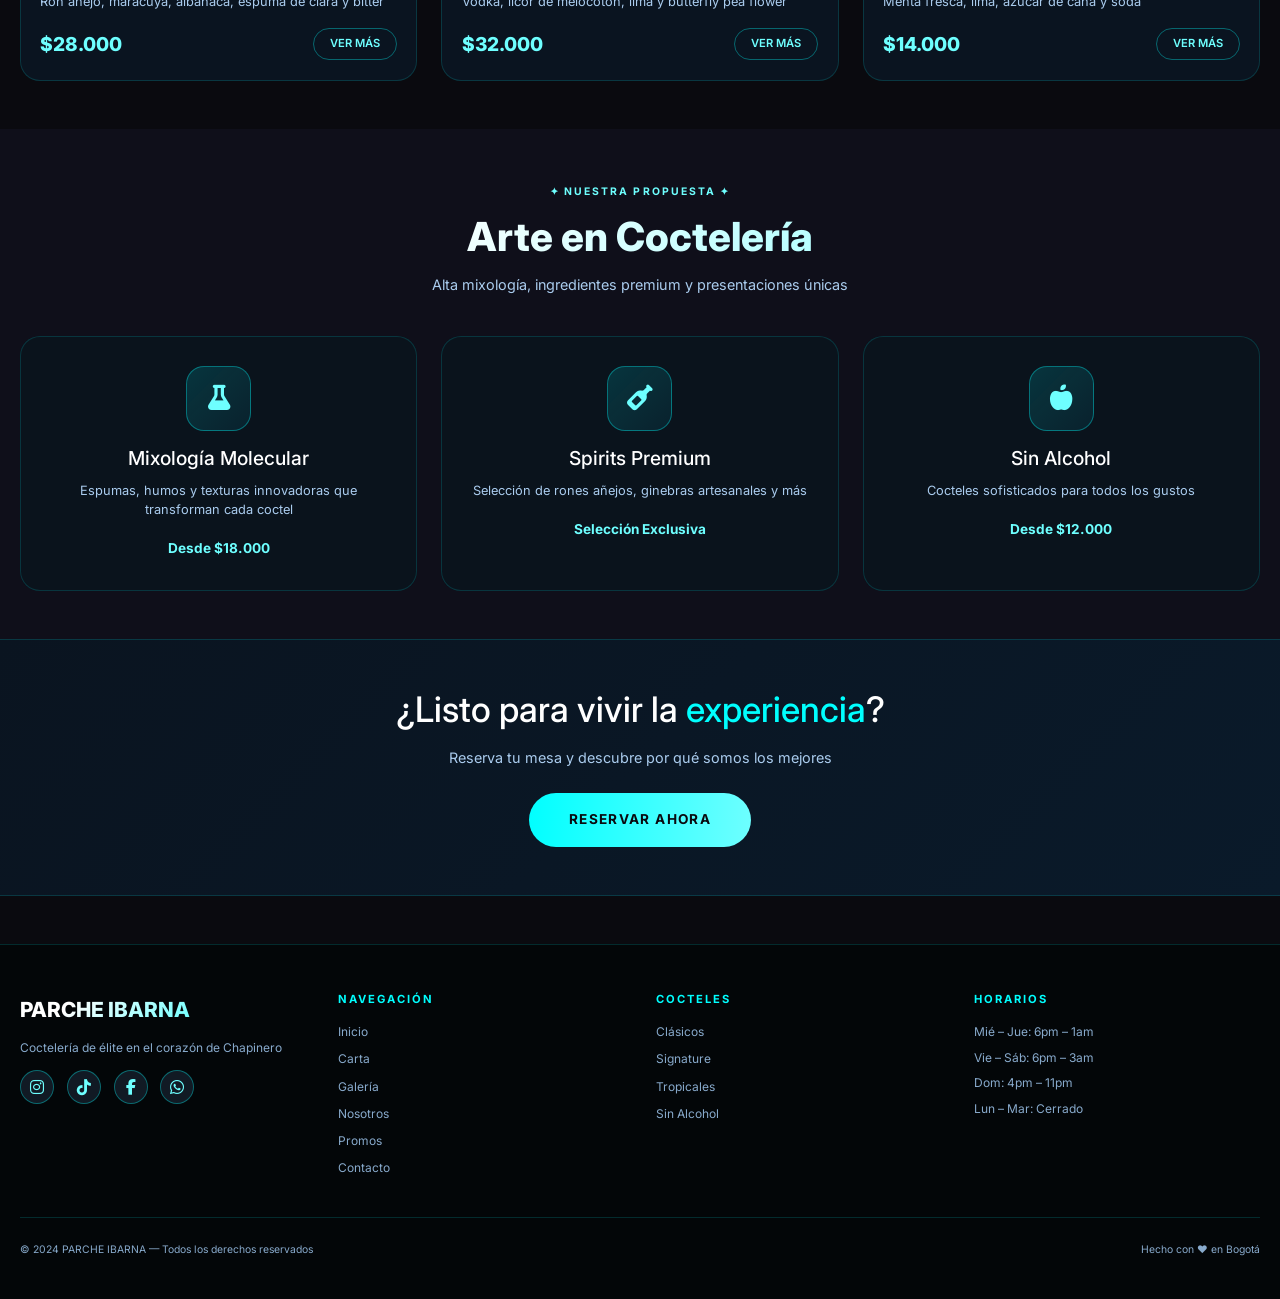
==== commit 36de686c: "Corrección del carrusel responsive y mejoras en móviles" ====
--- a/index.html
+++ b/index.html
@@ -48,7 +48,7 @@
     <div class="carousel-slides" id="carouselSlides">
       <!-- Slide 1 -->
       <div class="carousel-slide active">
-        <div class="slide-bg" style="background-image: url('https://images.pexels.com/photos/1282423/pexels-photo-1282423.jpeg?auto=compress&cs=tinysrgb&w=1600')"></div>
+        <div class="slide-bg" style="background-image: url('https://images.pexels.com/photos/1282423/pexels-photo-1282423.jpeg?auto=compress&cs=tinysrgb&w=1200')"></div>
         <div class="slide-overlay"></div>
         <div class="slide-content">
           <span class="slide-badge">✦ Coctelería de Autor ✦</span>
@@ -62,7 +62,7 @@
       </div>
       <!-- Slide 2 -->
       <div class="carousel-slide">
-        <div class="slide-bg" style="background-image: url('https://images.pexels.com/photos/260922/pexels-photo-260922.jpeg?auto=compress&cs=tinysrgb&w=1600')"></div>
+        <div class="slide-bg" style="background-image: url('https://images.pexels.com/photos/260922/pexels-photo-260922.jpeg?auto=compress&cs=tinysrgb&w=1200')"></div>
         <div class="slide-overlay"></div>
         <div class="slide-content">
           <span class="slide-badge">✦ Noches Únicas ✦</span>
@@ -76,7 +76,7 @@
       </div>
       <!-- Slide 3 -->
       <div class="carousel-slide">
-        <div class="slide-bg" style="background-image: url('https://images.pexels.com/photos/3186654/pexels-photo-3186654.jpeg?auto=compress&cs=tinysrgb&w=1600')"></div>
+        <div class="slide-bg" style="background-image: url('https://images.pexels.com/photos/3186654/pexels-photo-3186654.jpeg?auto=compress&cs=tinysrgb&w=1200')"></div>
         <div class="slide-overlay"></div>
         <div class="slide-content">
           <span class="slide-badge">✦ Sabores Únicos ✦</span>
@@ -90,7 +90,7 @@
       </div>
       <!-- Slide 4 - Sin Alcohol -->
       <div class="carousel-slide">
-        <div class="slide-bg" style="background-image: url('https://images.pexels.com/photos/3679459/pexels-photo-3679459.jpeg?auto=compress&cs=tinysrgb&w=1600')"></div>
+        <div class="slide-bg" style="background-image: url('https://images.pexels.com/photos/3679459/pexels-photo-3679459.jpeg?auto=compress&cs=tinysrgb&w=1200')"></div>
         <div class="slide-overlay"></div>
         <div class="slide-content">
           <span class="slide-badge">✦ Para Todos ✦</span>
@@ -104,20 +104,20 @@
       </div>
     </div>
     
-    <!-- Carousel Controls -->
-    <button class="carousel-prev" id="carouselPrev" aria-label="Anterior">
+    <!-- Controles del carrusel -->
+    <button class="carousel-prev" id="carouselPrev">
       <i class="fas fa-chevron-left"></i>
     </button>
-    <button class="carousel-next" id="carouselNext" aria-label="Siguiente">
+    <button class="carousel-next" id="carouselNext">
       <i class="fas fa-chevron-right"></i>
     </button>
     
-    <!-- Carousel Indicators -->
+    <!-- Indicadores -->
     <div class="carousel-indicators" id="carouselIndicators">
-      <button class="indicator active" data-index="0"></button>
-      <button class="indicator" data-index="1"></button>
-      <button class="indicator" data-index="2"></button>
-      <button class="indicator" data-index="3"></button>
+      <button class="indicator active"></button>
+      <button class="indicator"></button>
+      <button class="indicator"></button>
+      <button class="indicator"></button>
     </div>
   </div>
 </section>
--- a/css/index.css
+++ b/css/index.css
@@ -411,24 +411,31 @@
 }
 
 /* ============================================
-   HERO CAROUSEL - Fully Responsive
+   HERO CAROUSEL - VERSIÓN CORREGIDA RESPONSIVE
+   Funciona en todos los dispositivos
 ============================================ */
 
+/* Contenedor principal del carrusel */
 .hero-carousel {
   margin-top: 64px;
   position: relative;
   width: 100%;
   height: 100vh;
   min-height: 550px;
+  max-height: 800px;
   overflow: hidden;
-}
-
+  background: var(--bg-dark);
+}
+
+/* Contenedor de slides */
 .carousel-container {
   position: relative;
   width: 100%;
   height: 100%;
-}
-
+  overflow: hidden;
+}
+
+/* Slides */
 .carousel-slides {
   position: relative;
   width: 100%;
@@ -443,14 +450,17 @@
   height: 100%;
   opacity: 0;
   visibility: hidden;
-  transition: opacity 0.6s ease, visibility 0.6s ease;
+  transition: opacity 0.6s ease-in-out, visibility 0.6s ease-in-out;
+  z-index: 1;
 }
 
 .carousel-slide.active {
   opacity: 1;
   visibility: visible;
-}
-
+  z-index: 2;
+}
+
+/* Fondo de cada slide */
 .slide-bg {
   position: absolute;
   top: 0;
@@ -459,14 +469,16 @@
   height: 100%;
   background-size: cover;
   background-position: center;
+  background-repeat: no-repeat;
   transform: scale(1);
-  transition: transform 6s ease;
+  transition: transform 8s ease;
 }
 
 .carousel-slide.active .slide-bg {
   transform: scale(1.05);
 }
 
+/* Overlay oscuro */
 .slide-overlay {
   position: absolute;
   top: 0;
@@ -474,16 +486,18 @@
   width: 100%;
   height: 100%;
   background: linear-gradient(120deg, rgba(0, 0, 0, 0.75) 0%, rgba(0, 20, 40, 0.6) 100%);
-  z-index: 1;
-}
-
+  z-index: 3;
+}
+
+/* Contenido del slide */
 .slide-content {
   position: absolute;
-  z-index: 2;
+  z-index: 4;
   top: 50%;
+  left: 8%;
   transform: translateY(-50%);
-  left: 8%;
   max-width: 600px;
+  width: 90%;
   padding: 0 20px;
   animation: fadeInUp 0.8s ease;
 }
@@ -499,6 +513,7 @@
   }
 }
 
+/* Badge */
 .slide-badge {
   display: inline-block;
   font-size: 0.7rem;
@@ -510,8 +525,10 @@
   padding: 0.4rem 1.2rem;
   margin-bottom: 1.5rem;
   backdrop-filter: blur(4px);
-}
-
+  background: rgba(0, 0, 0, 0.3);
+}
+
+/* Título */
 .slide-content h1 {
   font-size: clamp(2rem, 8vw, 5rem);
   font-weight: 800;
@@ -521,23 +538,27 @@
   background-clip: text;
   color: transparent;
   margin-bottom: 1.2rem;
-}
-
+  text-shadow: 0 2px 10px rgba(0, 0, 0, 0.3);
+}
+
+/* Descripción */
 .slide-content p {
   font-size: clamp(0.85rem, 3vw, 1rem);
   max-width: 480px;
   color: var(--text-gray-light);
   margin-bottom: 2rem;
   line-height: 1.6;
-}
-
+  text-shadow: 0 1px 5px rgba(0, 0, 0, 0.3);
+}
+
+/* Botones */
 .slide-buttons {
   display: flex;
   gap: 1rem;
   flex-wrap: wrap;
 }
 
-/* Carousel Controls */
+/* Controles del carrusel */
 .carousel-prev,
 .carousel-next {
   position: absolute;
@@ -545,7 +566,7 @@
   transform: translateY(-50%);
   width: 48px;
   height: 48px;
-  background: rgba(0, 255, 255, 0.15);
+  background: rgba(0, 255, 255, 0.2);
   border: 1px solid var(--border-medium);
   border-radius: 50%;
   display: flex;
@@ -569,12 +590,12 @@
 
 .carousel-prev:hover,
 .carousel-next:hover {
-  background: rgba(0, 255, 255, 0.4);
+  background: rgba(0, 255, 255, 0.5);
   border-color: var(--primary);
   transform: translateY(-50%) scale(1.05);
 }
 
-/* Carousel Indicators */
+/* Indicadores */
 .carousel-indicators {
   position: absolute;
   bottom: 30px;
@@ -588,11 +609,12 @@
 .indicator {
   width: 32px;
   height: 3px;
-  background: rgba(255, 255, 255, 0.4);
+  background: rgba(255, 255, 255, 0.5);
   border: none;
   border-radius: 2px;
   cursor: pointer;
   transition: all 0.3s ease;
+  padding: 0;
 }
 
 .indicator.active {
@@ -601,11 +623,16 @@
   box-shadow: 0 0 8px var(--primary);
 }
 
-/* Carousel Responsive */
+/* ============================================
+   RESPONSIVE - MÓVILES Y TABLETS
+============================================ */
+
+/* Tablets (768px - 992px) */
 @media (max-width: 992px) {
   .hero-carousel {
     margin-top: 60px;
     min-height: 500px;
+    height: 80vh;
   }
   
   .slide-content {
@@ -613,6 +640,7 @@
     right: 5%;
     max-width: none;
     text-align: center;
+    width: 90%;
   }
   
   .slide-content p {
@@ -648,16 +676,27 @@
   }
 }
 
+/* Móviles (menos de 768px) */
 @media (max-width: 768px) {
   .hero-carousel {
+    margin-top: 60px;
     min-height: 550px;
     height: auto;
+  }
+  
+  .carousel-container {
+    height: 550px;
   }
   
   .slide-content {
     top: auto;
     bottom: 15%;
     transform: none;
+    text-align: center;
+    width: 100%;
+    left: 0;
+    right: 0;
+    padding: 0 20px;
     animation: fadeInUpMobile 0.8s ease;
   }
   
@@ -673,32 +712,63 @@
   }
   
   .slide-badge {
-    font-size: 0.6rem;
+    font-size: 0.55rem;
     letter-spacing: 3px;
     padding: 0.3rem 1rem;
     margin-bottom: 1rem;
   }
   
+  .slide-content h1 {
+    font-size: 1.8rem;
+    margin-bottom: 0.8rem;
+  }
+  
+  .slide-content p {
+    font-size: 0.8rem;
+    margin-bottom: 1.5rem;
+    padding: 0 10px;
+  }
+  
   .slide-buttons {
     flex-direction: column;
     align-items: center;
+    gap: 0.8rem;
   }
   
   .slide-buttons .btn-primary,
   .slide-buttons .btn-outline {
     width: 100%;
-    max-width: 250px;
+    max-width: 220px;
     text-align: center;
     justify-content: center;
+    padding: 0.7rem 1.2rem;
+    font-size: 0.7rem;
+  }
+  
+  .carousel-prev,
+  .carousel-next {
+    width: 35px;
+    height: 35px;
+    font-size: 0.9rem;
+    background: rgba(0, 0, 0, 0.5);
+  }
+  
+  .carousel-prev {
+    left: 8px;
+  }
+  
+  .carousel-next {
+    right: 8px;
   }
   
   .carousel-indicators {
-    bottom: 20px;
+    bottom: 15px;
     gap: 8px;
   }
   
   .indicator {
     width: 20px;
+    height: 2px;
   }
   
   .indicator.active {
@@ -706,24 +776,42 @@
   }
 }
 
+/* Móviles pequeños (menos de 480px) */
 @media (max-width: 480px) {
   .hero-carousel {
     min-height: 500px;
   }
   
+  .carousel-container {
+    height: 500px;
+  }
+  
   .slide-content h1 {
-    font-size: 1.8rem;
+    font-size: 1.5rem;
   }
   
   .slide-content p {
-    font-size: 0.8rem;
-    margin-bottom: 1.5rem;
+    font-size: 0.7rem;
+    margin-bottom: 1.2rem;
+  }
+  
+  .slide-badge {
+    font-size: 0.5rem;
+    letter-spacing: 2px;
+    padding: 0.25rem 0.8rem;
+  }
+  
+  .slide-buttons .btn-primary,
+  .slide-buttons .btn-outline {
+    max-width: 180px;
+    padding: 0.6rem 1rem;
+    font-size: 0.65rem;
   }
   
   .carousel-prev,
   .carousel-next {
-    width: 32px;
-    height: 32px;
+    width: 30px;
+    height: 30px;
     font-size: 0.8rem;
   }
   
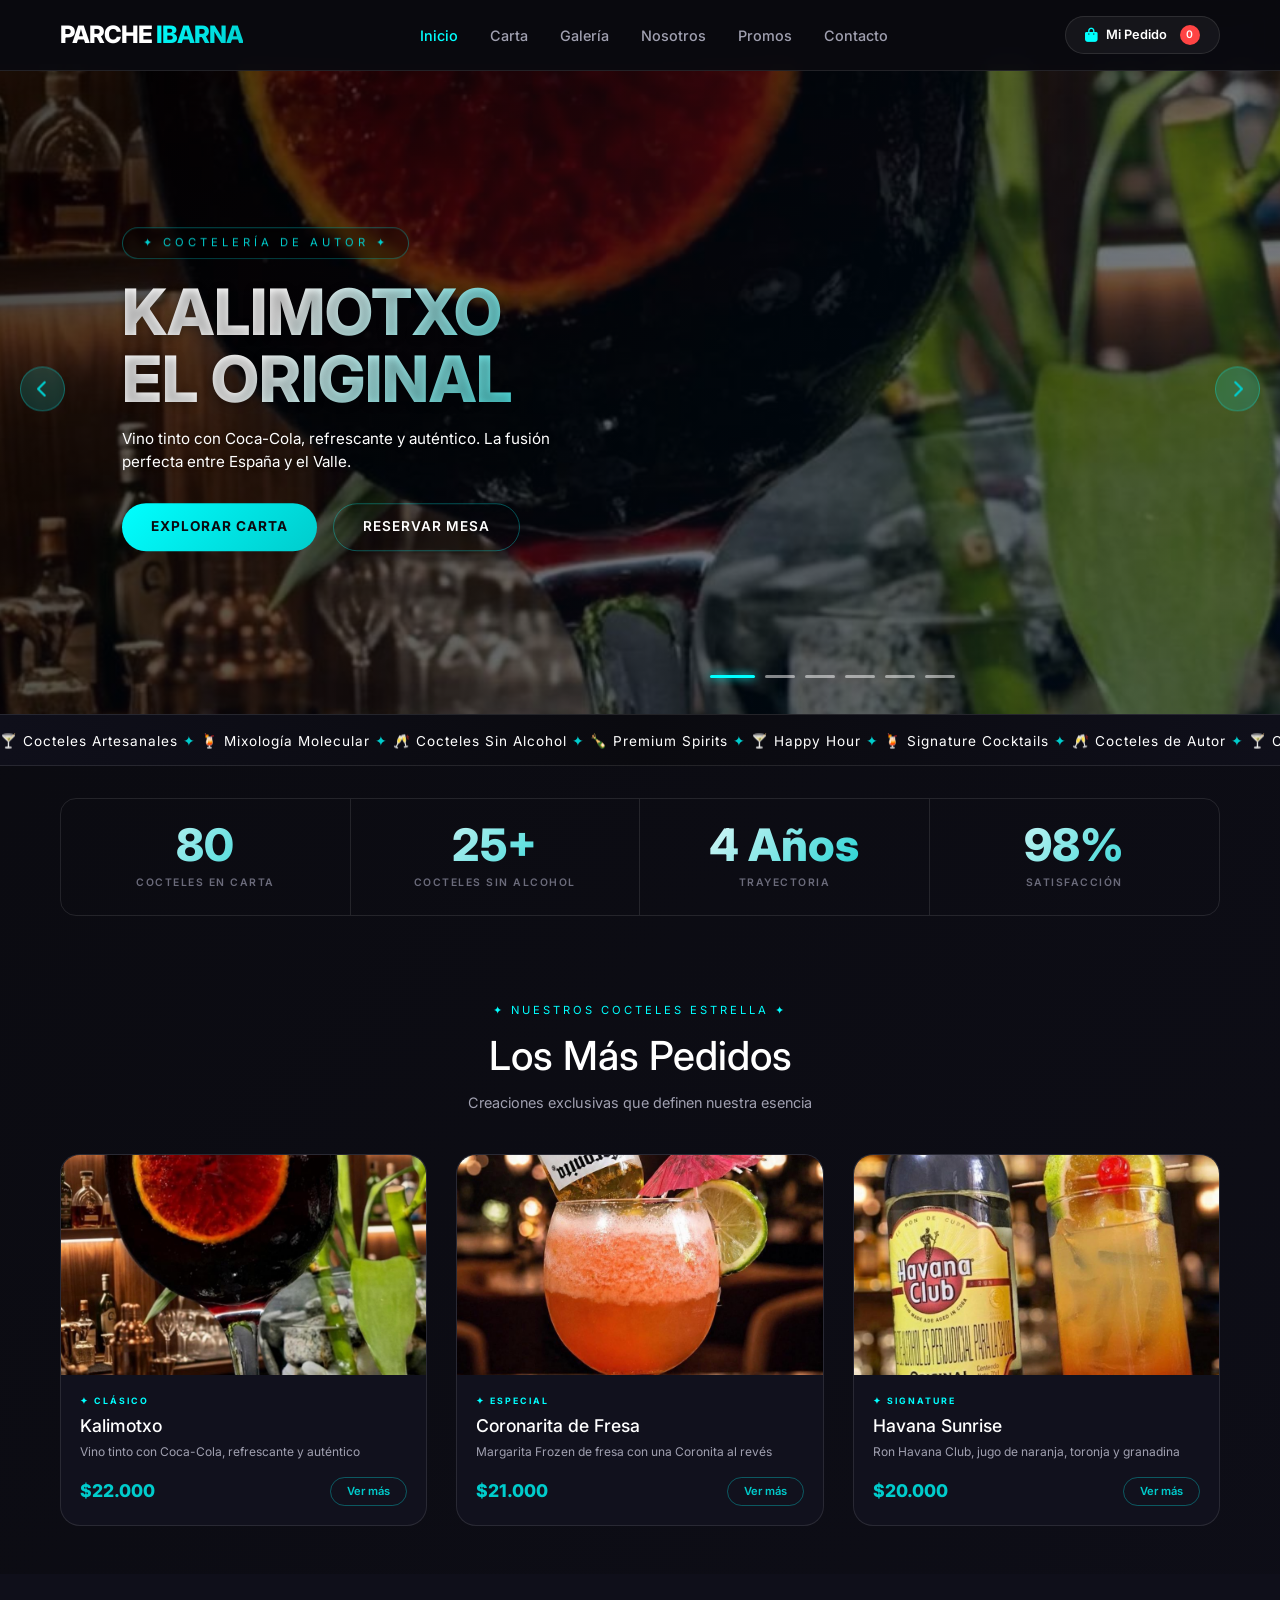
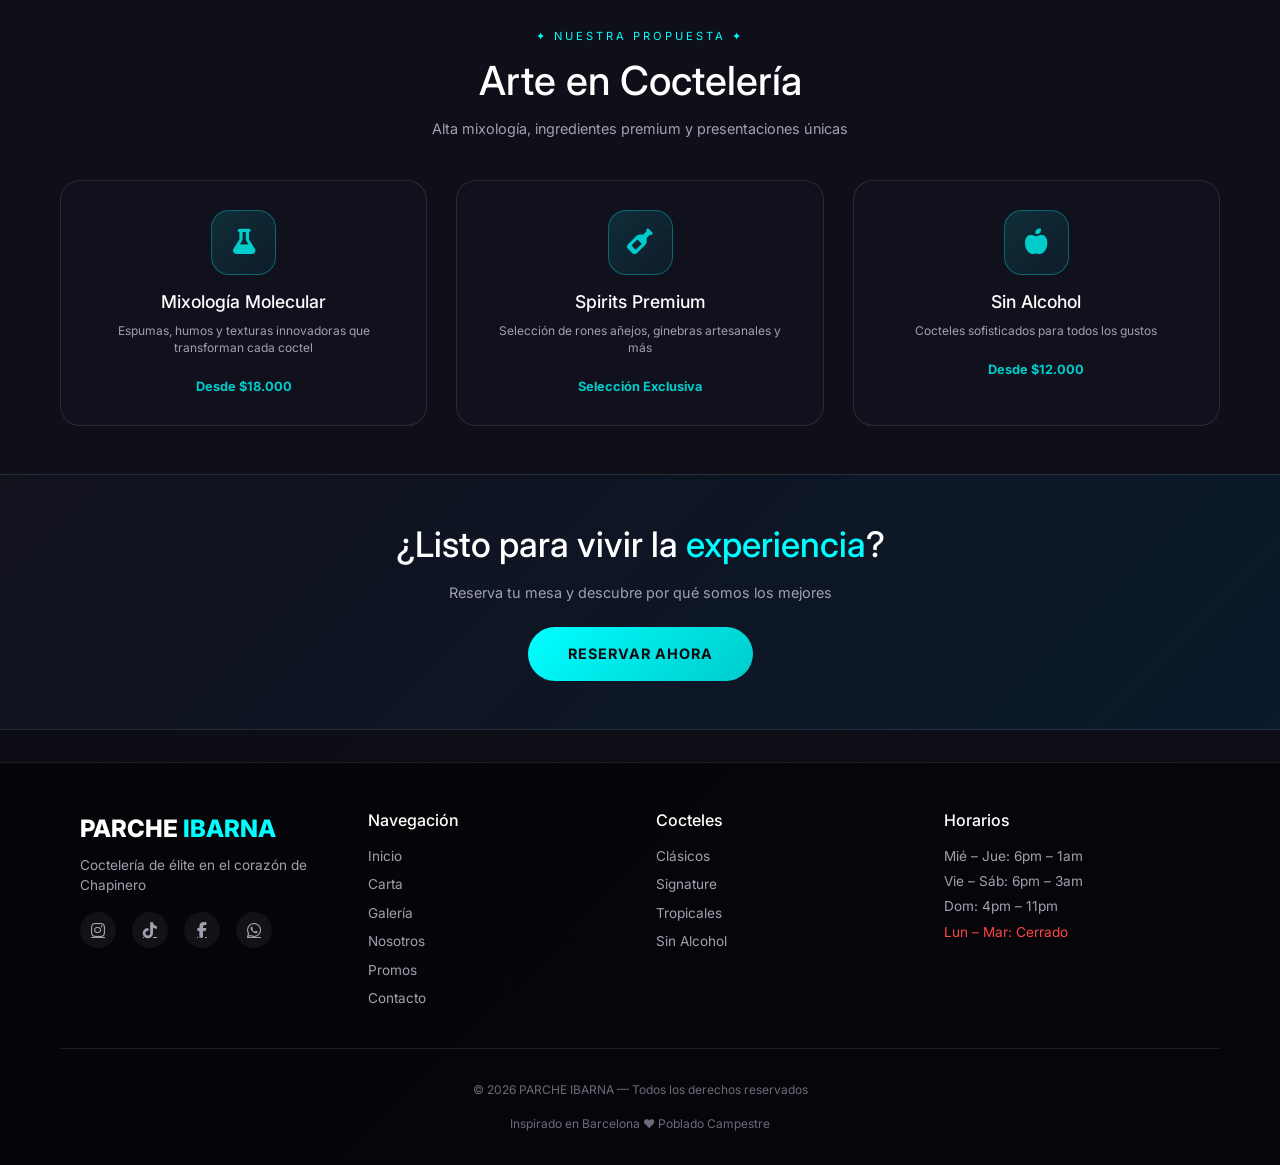
==== commit 985e26d7: "ajustes inicio menu nuevo modulo ordenes" ====
--- a/index.html
+++ b/index.html
@@ -35,69 +35,104 @@
         <li><a href="promociones.html">Promos</a></li>
         <li><a href="contacto.html">Contacto</a></li>
       </ul>
-      <a href="contacto.html" class="btn-reserve">Reservar Mesa</a>
+      <div class="header-buttons">
+        <a href="ordenes.html" class="btn-orders">
+          <i class="fas fa-shopping-bag"></i>
+          <span>Mi Pedido</span>
+          <span class="cart-badge" id="cartBadge">0</span>
+        </a>
+      </div>
     </div>
   </nav>
 </header>
 
 <!-- ============================================
-   HERO CAROUSEL - FULLY RESPONSIVE
+   HERO CAROUSEL - CON IMÁGENES DE TUS PRODUCTOS
+   ALTURA REDUCIDA
 ============================================ -->
 <section class="hero-carousel">
   <div class="carousel-container">
     <div class="carousel-slides" id="carouselSlides">
-      <!-- Slide 1 -->
+      <!-- Slide 1 - Kalimotxo / Barcelona -->
       <div class="carousel-slide active">
-        <div class="slide-bg" style="background-image: url('https://images.pexels.com/photos/1282423/pexels-photo-1282423.jpeg?auto=compress&cs=tinysrgb&w=1200')"></div>
+        <div class="slide-bg" style="background-image: url('imagenes/barcelona.jpeg');"></div>
         <div class="slide-overlay"></div>
         <div class="slide-content">
           <span class="slide-badge">✦ Coctelería de Autor ✦</span>
-          <h1>COCTELERÍA<br>DE ÉLITE</h1>
-          <p>Mixología de vanguardia, ingredientes premium y atmósfera única en Chapinero.</p>
+          <h1>KALIMOTXO<br>EL ORIGINAL</h1>
+          <p>Vino tinto con Coca-Cola, refrescante y auténtico. La fusión perfecta entre España y el Valle.</p>
           <div class="slide-buttons">
             <a href="menu.html" class="btn-primary">Explorar Carta</a>
             <a href="contacto.html" class="btn-outline">Reservar Mesa</a>
           </div>
         </div>
       </div>
-      <!-- Slide 2 -->
-      <div class="carousel-slide">
-        <div class="slide-bg" style="background-image: url('https://images.pexels.com/photos/260922/pexels-photo-260922.jpeg?auto=compress&cs=tinysrgb&w=1200')"></div>
-        <div class="slide-overlay"></div>
-        <div class="slide-content">
-          <span class="slide-badge">✦ Noches Únicas ✦</span>
-          <h1>AMBIENTE<br>EUROPEO</h1>
-          <p>La energía de los mejores clubes de Europa en el corazón de Bogotá.</p>
-          <div class="slide-buttons">
-            <a href="nosotros.html" class="btn-primary">Conócenos</a>
-            <a href="galeria.html" class="btn-outline">Ver Galería</a>
-          </div>
-        </div>
-      </div>
-      <!-- Slide 3 -->
-      <div class="carousel-slide">
-        <div class="slide-bg" style="background-image: url('https://images.pexels.com/photos/3186654/pexels-photo-3186654.jpeg?auto=compress&cs=tinysrgb&w=1200')"></div>
-        <div class="slide-overlay"></div>
-        <div class="slide-content">
-          <span class="slide-badge">✦ Sabores Únicos ✦</span>
-          <h1>SIGNATURE<br>COCKTAILS</h1>
-          <p>Creaciones exclusivas con ingredientes locales y técnica internacional.</p>
+      <!-- Slide 2 - Tinto de Verano -->
+      <div class="carousel-slide">
+        <div class="slide-bg" style="background-image: url('imagenes/tinto_verano.jpeg');"></div>
+        <div class="slide-overlay"></div>
+        <div class="slide-content">
+          <span class="slide-badge">✦ Refrescante ✦</span>
+          <h1>TINTO DE<br>VERANO</h1>
+          <p>Vino tinto con Sprite, servido con abundante hielo. Refrescante y tradicional.</p>
           <div class="slide-buttons">
             <a href="menu.html" class="btn-primary">Ver Carta</a>
-            <a href="promociones.html" class="btn-outline">Promociones</a>
-          </div>
-        </div>
-      </div>
-      <!-- Slide 4 - Sin Alcohol -->
-      <div class="carousel-slide">
-        <div class="slide-bg" style="background-image: url('https://images.pexels.com/photos/3679459/pexels-photo-3679459.jpeg?auto=compress&cs=tinysrgb&w=1200')"></div>
-        <div class="slide-overlay"></div>
-        <div class="slide-content">
-          <span class="slide-badge">✦ Para Todos ✦</span>
-          <h1>SIN ALCOHOL<br>TAMBIÉN</h1>
-          <p>Cocteles sofisticados sin alcohol para disfrutar sin límites.</p>
-          <div class="slide-buttons">
-            <a href="menu.html#sin-alcohol" class="btn-primary">Descubrir</a>
+            <a href="contacto.html" class="btn-outline">Reservar</a>
+          </div>
+        </div>
+      </div>
+      <!-- Slide 3 - Havana Sunrise / Alma Caribe -->
+      <div class="carousel-slide">
+        <div class="slide-bg" style="background-image: url('imagenes/alma_caribe.jpeg');"></div>
+        <div class="slide-overlay"></div>
+        <div class="slide-content">
+          <span class="slide-badge">✦ Sabor Caribe ✦</span>
+          <h1>HAVANA<br>SUNRISE</h1>
+          <p>Ron Havana Club 3 Años, jugo de naranja, toronja y granadina. El amanecer en tu copa.</p>
+          <div class="slide-buttons">
+            <a href="menu.html" class="btn-primary">Explorar</a>
+            <a href="contacto.html" class="btn-outline">Reservar</a>
+          </div>
+        </div>
+      </div>
+      <!-- Slide 4 - Cubata / Clásico Sello -->
+      <div class="carousel-slide">
+        <div class="slide-bg" style="background-image: url('imagenes/clasico_sello.jpeg');"></div>
+        <div class="slide-overlay"></div>
+        <div class="slide-content">
+          <span class="slide-badge">✦ Clásico ✦</span>
+          <h1>CUBATA<br>TRADICIONAL</h1>
+          <p>Ron Viejo de Caldas, Coca-Cola y un toque esencial de limón. El sabor de siempre.</p>
+          <div class="slide-buttons">
+            <a href="menu.html" class="btn-primary">Ver Carta</a>
+            <a href="contacto.html" class="btn-outline">Reservar</a>
+          </div>
+        </div>
+      </div>
+      <!-- Slide 5 - Margarita Frozen -->
+      <div class="carousel-slide">
+        <div class="slide-bg" style="background-image: url('imagenes/margarita_froze.jpeg');"></div>
+        <div class="slide-overlay"></div>
+        <div class="slide-content">
+          <span class="slide-badge">✦ Frozen ✦</span>
+          <h1>MARGARITA<br>FROZEN</h1>
+          <p>Tequila Jose Cuervo, granizado de fresa y gomitas enchiladas. La frescura que necesitas.</p>
+          <div class="slide-buttons">
+            <a href="menu.html" class="btn-primary">Explorar</a>
+            <a href="contacto.html" class="btn-outline">Reservar</a>
+          </div>
+        </div>
+      </div>
+      <!-- Slide 6 - Coronarita de Fresa -->
+      <div class="carousel-slide">
+        <div class="slide-bg" style="background-image: url('imagenes/coronarita.jpeg');"></div>
+        <div class="slide-overlay"></div>
+        <div class="slide-content">
+          <span class="slide-badge">✦ Especial ✦</span>
+          <h1>CORONARITA<br>DE FRESA</h1>
+          <p>Margarita Frozen de fresa con una Coronita al revés. Dos en una.</p>
+          <div class="slide-buttons">
+            <a href="menu.html" class="btn-primary">Ver Carta</a>
             <a href="contacto.html" class="btn-outline">Reservar</a>
           </div>
         </div>
@@ -118,6 +153,8 @@
       <button class="indicator"></button>
       <button class="indicator"></button>
       <button class="indicator"></button>
+      <button class="indicator"></button>
+      <button class="indicator"></button>
     </div>
   </div>
 </section>
@@ -179,42 +216,42 @@
     <div class="cocktails-grid">
       <div class="cocktail-card reveal">
         <div class="cocktail-image">
-          <img src="https://images.pexels.com/photos/3186654/pexels-photo-3186654.jpeg?auto=compress&cs=tinysrgb&w=600" alt="Ibarna Sour">
+          <img src="imagenes/barcelona.jpeg" alt="Kalimotxo" onerror="this.src='https://placehold.co/600x400/1a1a2e/00ffff?text=Kalimotxo'">
+        </div>
+        <div class="cocktail-info">
+          <span class="cocktail-badge">✦ Clásico</span>
+          <h3>Kalimotxo</h3>
+          <p>Vino tinto con Coca-Cola, refrescante y auténtico</p>
+          <div class="cocktail-footer">
+            <span class="price">$22.000</span>
+            <a href="menu.html" class="btn-small">Ver más</a>
+          </div>
+        </div>
+      </div>
+      <div class="cocktail-card reveal">
+        <div class="cocktail-image">
+          <img src="imagenes/coronarita.jpeg" alt="Coronarita" onerror="this.src='https://placehold.co/600x400/1a1a2e/00ffff?text=Coronarita'">
+        </div>
+        <div class="cocktail-info">
+          <span class="cocktail-badge">✦ Especial</span>
+          <h3>Coronarita de Fresa</h3>
+          <p>Margarita Frozen de fresa con una Coronita al revés</p>
+          <div class="cocktail-footer">
+            <span class="price">$21.000</span>
+            <a href="menu.html" class="btn-small">Ver más</a>
+          </div>
+        </div>
+      </div>
+      <div class="cocktail-card reveal">
+        <div class="cocktail-image">
+          <img src="imagenes/alma_caribe.jpeg" alt="Havana Sunrise" onerror="this.src='https://placehold.co/600x400/1a1a2e/00ffff?text=Havana+Sunrise'">
         </div>
         <div class="cocktail-info">
           <span class="cocktail-badge">✦ Signature</span>
-          <h3>Ibarna Sour</h3>
-          <p>Ron añejo, maracuyá, albahaca, espuma de clara y bitter</p>
+          <h3>Havana Sunrise</h3>
+          <p>Ron Havana Club, jugo de naranja, toronja y granadina</p>
           <div class="cocktail-footer">
-            <span class="price">$28.000</span>
-            <a href="menu.html" class="btn-small">Ver más</a>
-          </div>
-        </div>
-      </div>
-      <div class="cocktail-card reveal">
-        <div class="cocktail-image">
-          <img src="https://images.pexels.com/photos/3679150/pexels-photo-3679150.jpeg?auto=compress&cs=tinysrgb&w=600" alt="Neon Wave">
-        </div>
-        <div class="cocktail-info">
-          <span class="cocktail-badge">✦ Premium</span>
-          <h3>Neon Wave</h3>
-          <p>Vodka, licor de melocotón, lima y butterfly pea flower</p>
-          <div class="cocktail-footer">
-            <span class="price">$32.000</span>
-            <a href="menu.html" class="btn-small">Ver más</a>
-          </div>
-        </div>
-      </div>
-      <div class="cocktail-card reveal">
-        <div class="cocktail-image">
-          <img src="https://images.pexels.com/photos/1279330/pexels-photo-1279330.jpeg?auto=compress&cs=tinysrgb&w=600" alt="Virgin Mojito">
-        </div>
-        <div class="cocktail-info">
-          <span class="cocktail-badge">✦ Sin Alcohol</span>
-          <h3>Virgin Mojito</h3>
-          <p>Menta fresca, lima, azúcar de caña y soda</p>
-          <div class="cocktail-footer">
-            <span class="price">$14.000</span>
+            <span class="price">$20.000</span>
             <a href="menu.html" class="btn-small">Ver más</a>
           </div>
         </div>
@@ -277,10 +314,10 @@
         <a href="index.html" class="footer-logo">PARCHE<span> IBARNA</span></a>
         <p>Coctelería de élite en el corazón de Chapinero</p>
         <div class="social-links">
-          <a href="#" aria-label="Instagram"><i class="fab fa-instagram"></i></a>
-          <a href="#" aria-label="TikTok"><i class="fab fa-tiktok"></i></a>
-          <a href="#" aria-label="Facebook"><i class="fab fa-facebook-f"></i></a>
-          <a href="#" aria-label="WhatsApp"><i class="fab fa-whatsapp"></i></a>
+          <a href="#"><i class="fab fa-instagram"></i></a>
+          <a href="#"><i class="fab fa-tiktok"></i></a>
+          <a href="#"><i class="fab fa-facebook-f"></i></a>
+          <a href="#"><i class="fab fa-whatsapp"></i></a>
         </div>
       </div>
       <div class="footer-links">
@@ -308,21 +345,12 @@
       </div>
     </div>
     <div class="footer-bottom">
-      <p>© 2024 PARCHE IBARNA — Todos los derechos reservados</p>
-      <p>Hecho con ♥ en Bogotá</p>
+      <p>© 2026 PARCHE IBARNA — Todos los derechos reservados</p>
+      <p>Inspirado en Barcelona ❤️ Poblado Campestre</p>
     </div>
   </div>
 </footer>
 
-<!-- ============================================
-   WHATSAPP FLOAT
-============================================ -->
-<a href="https://wa.me/573204901827?text=Hola!%20Quiero%20reservar%20en%20Parche%20Ibarna" class="whatsapp-float" target="_blank" rel="noopener">
-  <i class="fab fa-whatsapp"></i>
-  <span>Reservar</span>
-</a>
-
-<!-- Scripts -->
 <script src="https://cdn.jsdelivr.net/npm/bootstrap@5.3.2/dist/js/bootstrap.bundle.min.js"></script>
 <script src="js/global.js"></script>
 <script src="js/index.js"></script>
--- a/css/global.css
+++ b/css/global.css
@@ -1,610 +1,297 @@
 /* ============================================
-   PARCHE IBARNA - Global Styles (Fully Responsive)
-   Neon Blue Cyan Theme
+   PARCHE IBARNA - Global Styles
 ============================================ */
 
 :root {
-  --primary: #00ffff;
-  --primary-light: #6effff;
-  --primary-dark: #00cccc;
-  --primary-glow: rgba(0, 255, 255, 0.4);
-  --accent: #00ccff;
-  --bg-dark: #0a0a0f;
-  --bg-dark-2: #0f0f1a;
-  --bg-card: rgba(10, 20, 30, 0.85);
-  --bg-card-solid: #0a1420;
-  --surface-1: #111a24;
-  --text-white: #ffffff;
-  --text-gray: #aaccee;
-  --text-dim: #88aacc;
-  --border-light: rgba(0, 255, 255, 0.15);
-  --border-medium: rgba(0, 255, 255, 0.35);
-  --shadow-glow: 0 0 30px rgba(0, 255, 255, 0.25);
-  --font-primary: 'Inter', 'Plus Jakarta Sans', sans-serif;
-  --transition: 0.3s ease;
+    --primary: #00ffff;
+    --primary-light: #00cccc;
+    --primary-dark: #009999;
+    --primary-glow: rgba(0, 255, 255, 0.5);
+    --bg-dark: #0a0a0f;
+    --bg-dark-2: #0f0f1a;
+    --bg-dark-3: #151520;
+    --bg-card-solid: rgba(18, 18, 30, 0.95);
+    --bg-glass: rgba(255, 255, 255, 0.05);
+    --text-white: #ffffff;
+    --text-gray: #a0a0b0;
+    --text-dim: #6b6b7b;
+    --border-light: rgba(255, 255, 255, 0.1);
+    --border-medium: rgba(0, 255, 255, 0.3);
+    --surface-1: rgba(255, 255, 255, 0.05);
+    --surface-2: rgba(255, 255, 255, 0.08);
 }
 
 * {
-  margin: 0;
-  padding: 0;
-  box-sizing: border-box;
-}
-
-html {
-  scroll-behavior: smooth;
-  scroll-padding-top: 70px;
+    margin: 0;
+    padding: 0;
+    box-sizing: border-box;
 }
 
 body {
-  background: var(--bg-dark);
-  color: var(--text-white);
-  font-family: var(--font-primary);
-  line-height: 1.6;
-  overflow-x: hidden;
-}
-
-.container {
-  width: 100%;
-  max-width: 1280px;
-  margin: 0 auto;
-  padding: 0 20px;
-}
-
-/* Responsive container padding */
-@media (max-width: 768px) {
-  .container {
-    padding: 0 16px;
-  }
-}
-
-/* ============================================
-   NAVBAR - Fully Responsive
-============================================ */
+    background: linear-gradient(135deg, var(--bg-dark), var(--bg-dark-2));
+    color: var(--text-white);
+    font-family: 'Inter', sans-serif;
+    overflow-x: hidden;
+    min-height: 100vh;
+}
+
 .header {
-  position: fixed;
-  top: 0;
-  width: 100%;
-  z-index: 1000;
+    position: fixed;
+    top: 0;
+    width: 100%;
+    z-index: 100;
+    background: rgba(10, 10, 15, 0.95);
+    backdrop-filter: blur(10px);
+    border-bottom: 1px solid var(--border-light);
+    transition: all 0.3s ease;
+}
+
+.header.scrolled {
+    background: rgba(10, 10, 15, 0.98);
+    box-shadow: 0 4px 15px rgba(0, 0, 0, 0.3);
 }
 
 .navbar {
-  background: rgba(5, 10, 15, 0.95);
-  backdrop-filter: blur(16px);
-  padding: 1rem 0;
-  border-bottom: 1px solid var(--border-light);
-  transition: var(--transition);
-}
-
-.navbar.scrolled {
-  padding: 0.7rem 0;
+    padding: 1rem 0;
 }
 
 .navbar .container {
-  display: flex;
-  justify-content: space-between;
-  align-items: center;
-  flex-wrap: wrap;
+    display: flex;
+    justify-content: space-between;
+    align-items: center;
+    max-width: 1200px;
+    margin: 0 auto;
+    padding: 0 20px;
 }
 
 .logo {
-  font-size: 1.4rem;
-  font-weight: 800;
-  background: linear-gradient(135deg, #fff 20%, var(--primary-light) 60%, var(--primary));
-  -webkit-background-clip: text;
-  background-clip: text;
-  color: transparent;
-  text-decoration: none;
+    font-size: 1.5rem;
+    font-weight: 800;
+    text-decoration: none;
+    color: var(--text-white);
+    letter-spacing: -1px;
 }
 
 .logo span {
-  font-weight: 300;
-  color: var(--primary-light);
-  background: none;
-  -webkit-background-clip: unset;
-}
-
-/* Mobile Menu Button */
-.mobile-menu-btn {
-  display: none;
-  background: none;
-  border: 1px solid var(--border-medium);
-  border-radius: 8px;
-  color: var(--primary-light);
-  font-size: 1.3rem;
-  padding: 0.5rem 0.8rem;
-  cursor: pointer;
-  transition: var(--transition);
-}
-
-.mobile-menu-btn:hover {
-  border-color: var(--primary);
-  color: var(--primary);
-}
-
-/* Navigation Menu */
+    background: linear-gradient(135deg, var(--primary), var(--primary-light));
+    -webkit-background-clip: text;
+    background-clip: text;
+    color: transparent;
+}
+
 .nav-menu {
-  display: flex;
-  gap: 0.5rem;
-  list-style: none;
-  margin: 0;
-  padding: 0;
-  transition: var(--transition);
+    display: flex;
+    gap: 2rem;
+    list-style: none;
+    margin: 0;
+    padding: 0;
 }
 
 .nav-menu a {
-  color: var(--text-gray);
-  text-decoration: none;
-  font-size: 0.75rem;
-  font-weight: 600;
-  text-transform: uppercase;
-  letter-spacing: 1.5px;
-  padding: 0.5rem 1rem;
-  transition: var(--transition);
-  white-space: nowrap;
+    color: var(--text-gray);
+    text-decoration: none;
+    font-weight: 500;
+    font-size: 0.9rem;
+    transition: color 0.3s;
 }
 
 .nav-menu a:hover,
 .nav-menu a.active {
-  color: var(--text-white);
-}
-
-.nav-menu a.active {
-  border-bottom: 2px solid var(--primary);
-}
-
-/* Reserve Button */
-.btn-reserve {
-  background: transparent;
-  border: 1px solid var(--primary);
-  color: var(--primary);
-  padding: 0.5rem 1.5rem;
-  font-size: 0.7rem;
-  font-weight: 700;
-  text-transform: uppercase;
-  letter-spacing: 0.15em;
-  border-radius: 40px;
-  text-decoration: none;
-  transition: var(--transition);
-  white-space: nowrap;
-}
-
-.btn-reserve:hover {
-  background: var(--primary);
-  color: var(--bg-dark);
-  box-shadow: 0 0 20px var(--primary-glow);
-}
-
-/* Navbar Responsive */
-@media (max-width: 992px) {
-  .nav-menu a {
-    font-size: 0.7rem;
-    padding: 0.5rem 0.7rem;
-  }
-  
-  .btn-reserve {
-    padding: 0.5rem 1rem;
+    color: var(--primary);
+}
+
+.mobile-menu-btn {
+    display: none;
+    background: none;
+    border: none;
+    color: var(--text-white);
+    font-size: 1.5rem;
+    cursor: pointer;
+}
+
+.header-buttons {
+    display: flex;
+    align-items: center;
+    gap: 0.8rem;
+}
+
+.btn-orders {
+    display: flex;
+    align-items: center;
+    gap: 0.5rem;
+    background: var(--surface-1);
+    border: 1px solid var(--border-light);
+    padding: 0.5rem 1.2rem;
+    border-radius: 40px;
+    text-decoration: none;
+    color: var(--text-white);
+    font-weight: 600;
+    font-size: 0.8rem;
+    transition: all 0.3s ease;
+}
+
+.btn-orders i {
+    color: var(--primary);
+    font-size: 0.9rem;
+}
+
+.btn-orders:hover {
+    border-color: var(--primary);
+    transform: translateY(-2px);
+    background: rgba(0, 255, 255, 0.1);
+    color: var(--text-white);
+}
+
+.cart-badge {
+    background: #ff4444;
+    color: white;
+    border-radius: 50%;
+    width: 20px;
+    height: 20px;
     font-size: 0.65rem;
-  }
-}
-
-@media (max-width: 768px) {
-  .navbar .container {
-    position: relative;
-  }
-  
-  .mobile-menu-btn {
-    display: block;
-  }
-  
-  .nav-menu {
-    display: none;
-    position: absolute;
-    top: 100%;
-    left: 0;
-    right: 0;
-    background: rgba(5, 10, 15, 0.98);
-    backdrop-filter: blur(20px);
-    flex-direction: column;
-    padding: 1rem;
-    gap: 0;
-    border-bottom: 1px solid var(--border-light);
-    z-index: 999;
-  }
-  
-  .nav-menu.active {
-    display: flex;
-  }
-  
-  .nav-menu li {
-    width: 100%;
-  }
-  
-  .nav-menu a {
-    display: block;
-    padding: 0.8rem 1rem;
-    text-align: center;
-    font-size: 0.8rem;
-    white-space: normal;
-  }
-  
-  .nav-menu a.active {
-    border-bottom: none;
-    color: var(--primary);
-  }
-  
-  .btn-reserve {
-    display: none;
-  }
-}
-
-/* ============================================
-   BUTTONS - Responsive
-============================================ */
-.btn-primary {
-  background: linear-gradient(95deg, var(--primary), var(--primary-light));
-  color: var(--bg-dark);
-  padding: 0.875rem 2rem;
-  font-weight: 700;
-  font-size: 0.75rem;
-  text-transform: uppercase;
-  letter-spacing: 0.1em;
-  border-radius: 40px;
-  text-decoration: none;
-  display: inline-flex;
-  align-items: center;
-  justify-content: center;
-  gap: 0.5rem;
-  transition: var(--transition);
-  border: none;
-  cursor: pointer;
-  text-align: center;
-}
-
-.btn-primary:hover {
-  transform: translateY(-2px);
-  box-shadow: 0 0 28px var(--primary);
-}
-
-.btn-outline {
-  background: transparent;
-  border: 1.5px solid var(--border-medium);
-  color: var(--primary-light);
-  padding: 0.875rem 2rem;
-  font-weight: 700;
-  font-size: 0.75rem;
-  text-transform: uppercase;
-  letter-spacing: 0.1em;
-  border-radius: 40px;
-  text-decoration: none;
-  display: inline-flex;
-  align-items: center;
-  justify-content: center;
-  gap: 0.5rem;
-  transition: var(--transition);
-  text-align: center;
-}
-
-.btn-outline:hover {
-  border-color: var(--primary);
-  background: rgba(0, 255, 255, 0.1);
-  color: var(--text-white);
-}
-
-.btn-small {
-  background: transparent;
-  border: 1px solid var(--border-medium);
-  color: var(--primary-light);
-  padding: 0.4rem 1rem;
-  font-size: 0.7rem;
-  font-weight: 600;
-  text-transform: uppercase;
-  border-radius: 40px;
-  text-decoration: none;
-  display: inline-block;
-  transition: var(--transition);
-}
-
-.btn-small:hover {
-  border-color: var(--primary);
-  background: rgba(0, 255, 255, 0.1);
-  color: var(--text-white);
-}
-
-.btn-large {
-  padding: 1rem 2.5rem;
-  font-size: 0.85rem;
-}
-
-.btn-full {
-  width: 100%;
-  justify-content: center;
-}
-
-/* Responsive buttons */
-@media (max-width: 768px) {
-  .btn-primary, .btn-outline {
-    padding: 0.7rem 1.5rem;
-    font-size: 0.7rem;
-  }
-}
-
-/* ============================================
-   SECTION HEADERS - Responsive
-============================================ */
-.section-header {
-  text-align: center;
-  margin-bottom: 2.5rem;
-}
-
-.section-tag {
-  display: inline-block;
-  font-size: 0.65rem;
-  font-weight: 700;
-  text-transform: uppercase;
-  letter-spacing: 0.2em;
-  color: var(--primary-light);
-  margin-bottom: 0.8rem;
-}
-
-.section-header h2 {
-  font-size: clamp(1.6rem, 5vw, 2.5rem);
-  font-weight: 800;
-  margin-bottom: 0.75rem;
-  background: linear-gradient(135deg, #fff 30%, var(--primary-light));
-  -webkit-background-clip: text;
-  background-clip: text;
-  color: transparent;
-}
-
-.section-header p {
-  color: var(--text-gray);
-  font-size: 0.9rem;
-  max-width: 520px;
-  margin: 0 auto;
-  padding: 0 16px;
-}
-
-/* ============================================
-   MARQUEE - Responsive
-============================================ */
-.marquee {
-  overflow: hidden;
-  border-top: 1px solid var(--border-light);
-  border-bottom: 1px solid var(--border-light);
-  background: var(--bg-dark-2);
-  white-space: nowrap;
-}
-
-.marquee-content {
-  display: inline-block;
-  animation: marquee 30s linear infinite;
-  padding: 0.7rem 0;
-  font-size: 0.65rem;
-  font-weight: 600;
-  letter-spacing: 2px;
-  text-transform: uppercase;
-  color: var(--text-dim);
-}
-
-@keyframes marquee {
-  0% { transform: translateX(0); }
-  100% { transform: translateX(-50%); }
-}
-
-@media (max-width: 768px) {
-  .marquee-content {
-    font-size: 0.55rem;
-    letter-spacing: 1px;
-  }
-}
-
-/* ============================================
-   WHATSAPP FLOAT - Responsive
-============================================ */
-.whatsapp-float {
-  position: fixed;
-  bottom: 1rem;
-  right: 1rem;
-  background: #0a1a15;
-  border: 1px solid rgba(37, 211, 102, 0.3);
-  border-radius: 50px;
-  display: flex;
-  align-items: center;
-  gap: 0.5rem;
-  padding: 0.6rem 1rem;
-  text-decoration: none;
-  z-index: 999;
-  transition: var(--transition);
-  backdrop-filter: blur(8px);
-}
-
-.whatsapp-float i {
-  color: #25D366;
-  font-size: 1.2rem;
-}
-
-.whatsapp-float span {
-  color: #fff;
-  font-size: 0.7rem;
-  font-weight: 600;
-  text-transform: uppercase;
-}
-
-@media (max-width: 768px) {
-  .whatsapp-float {
-    bottom: 0.8rem;
-    right: 0.8rem;
-    padding: 0.5rem 0.8rem;
-  }
-  
-  .whatsapp-float span {
-    display: none;
-  }
-  
-  .whatsapp-float:hover span {
-    display: inline;
-  }
-}
-
-/* ============================================
-   FOOTER - Fully Responsive
-============================================ */
+    display: inline-flex;
+    align-items: center;
+    justify-content: center;
+    margin-left: 0.3rem;
+}
+
+/* FOOTER */
 .footer {
-  background: #030608;
-  border-top: 1px solid var(--border-light);
-  padding: 3rem 0 1.5rem;
-  margin-top: 3rem;
+    background: rgba(0, 0, 0, 0.6);
+    border-top: 1px solid var(--border-light);
+    padding: 3rem 0 1rem;
+    margin-top: 2rem;
 }
 
 .footer-content {
-  display: grid;
-  grid-template-columns: repeat(4, 1fr);
-  gap: 2rem;
-  margin-bottom: 2rem;
+    display: grid;
+    grid-template-columns: repeat(auto-fit, minmax(250px, 1fr));
+    gap: 2rem;
+    max-width: 1200px;
+    margin: 0 auto;
+    padding: 0 20px;
 }
 
 .footer-logo {
-  font-size: 1.3rem;
-  font-weight: 800;
-  background: linear-gradient(135deg, #fff 30%, var(--primary-light));
-  -webkit-background-clip: text;
-  background-clip: text;
-  color: transparent;
-  text-decoration: none;
+    font-size: 1.5rem;
+    font-weight: 800;
+    text-decoration: none;
+    color: var(--text-white);
+}
+
+.footer-logo span {
+    color: var(--primary);
 }
 
 .footer-brand p {
-  font-size: 0.75rem;
-  color: var(--text-dim);
-  margin: 0.8rem 0;
-  line-height: 1.5;
+    color: var(--text-gray);
+    font-size: 0.85rem;
+    margin-top: 0.5rem;
 }
 
 .social-links {
-  display: flex;
-  gap: 0.8rem;
-  flex-wrap: wrap;
+    display: flex;
+    gap: 1rem;
+    margin-top: 1rem;
 }
 
 .social-links a {
-  width: 34px;
-  height: 34px;
-  background: var(--surface-1);
-  border: 1px solid var(--border-medium);
-  border-radius: 50%;
-  display: flex;
-  align-items: center;
-  justify-content: center;
-  color: var(--primary-light);
-  text-decoration: none;
-  transition: var(--transition);
+    display: flex;
+    align-items: center;
+    justify-content: center;
+    width: 36px;
+    height: 36px;
+    background: var(--surface-1);
+    border-radius: 50%;
+    color: var(--text-gray);
+    transition: all 0.3s;
 }
 
 .social-links a:hover {
-  background: var(--primary);
-  color: var(--bg-dark);
-  transform: translateY(-3px);
+    background: var(--primary);
+    color: var(--bg-dark);
+    transform: translateY(-3px);
 }
 
 .footer-links h4,
 .footer-hours h4 {
-  font-size: 0.7rem;
-  font-weight: 700;
-  letter-spacing: 2px;
-  text-transform: uppercase;
-  color: var(--primary);
-  margin-bottom: 1rem;
+    color: var(--text-white);
+    font-size: 1rem;
+    margin-bottom: 1rem;
 }
 
 .footer-links a {
-  display: block;
-  font-size: 0.75rem;
-  color: var(--text-dim);
-  text-decoration: none;
-  margin-bottom: 0.5rem;
-  transition: var(--transition);
+    display: block;
+    color: var(--text-gray);
+    text-decoration: none;
+    font-size: 0.85rem;
+    margin-bottom: 0.5rem;
+    transition: color 0.3s;
 }
 
 .footer-links a:hover {
-  color: var(--primary-light);
-  transform: translateX(3px);
+    color: var(--primary);
 }
 
 .footer-hours p {
-  font-size: 0.75rem;
-  color: var(--text-dim);
-  margin-bottom: 0.4rem;
+    color: var(--text-gray);
+    font-size: 0.85rem;
+    margin-bottom: 0.3rem;
+}
+
+.footer-hours .closed {
+    color: #ff4444;
 }
 
 .footer-bottom {
-  text-align: center;
-  padding-top: 1.5rem;
-  border-top: 1px solid var(--border-light);
-  font-size: 0.65rem;
-  color: var(--text-dim);
-  display: flex;
-  justify-content: space-between;
-  flex-wrap: wrap;
-  gap: 0.5rem;
-}
-
-/* Footer Responsive */
-@media (max-width: 992px) {
-  .footer-content {
-    grid-template-columns: repeat(2, 1fr);
-    gap: 1.5rem;
-  }
-}
-
-@media (max-width: 576px) {
-  .footer {
-    padding: 2rem 0 1rem;
-  }
-  
-  .footer-content {
-    grid-template-columns: 1fr;
     text-align: center;
-    gap: 1.2rem;
-  }
-  
-  .social-links {
-    justify-content: center;
-  }
-  
-  .footer-links a {
-    display: inline-block;
-    margin: 0 0.5rem;
-  }
-  
-  .footer-bottom {
-    flex-direction: column;
-    text-align: center;
-  }
-}
-
-/* ============================================
-   REVEAL ANIMATION - Responsive
-============================================ */
-.reveal {
-  opacity: 0;
-  transform: translateY(30px);
-  transition: opacity 0.6s ease, transform 0.6s ease;
-}
-
-.reveal.visible {
-  opacity: 1;
-  transform: translateY(0);
-}
-
-/* ============================================
-   UTILITY CLASSES
-============================================ */
-.text-center { text-align: center; }
-.mt-1 { margin-top: 0.5rem; }
-.mt-2 { margin-top: 1rem; }
-.mt-3 { margin-top: 1.5rem; }
-.mt-4 { margin-top: 2rem; }
-.mb-1 { margin-bottom: 0.5rem; }
-.mb-2 { margin-bottom: 1rem; }
-.mb-3 { margin-bottom: 1.5rem; }
-.mb-4 { margin-bottom: 2rem; }+    padding-top: 2rem;
+    margin-top: 2rem;
+    border-top: 1px solid var(--border-light);
+    color: var(--text-dim);
+    font-size: 0.75rem;
+}
+
+.container {
+    max-width: 1200px;
+    margin: 0 auto;
+    padding: 0 20px;
+}
+
+/* RESPONSIVE */
+@media (max-width: 768px) {
+    .mobile-menu-btn {
+        display: block;
+    }
+    
+    .nav-menu {
+        display: none;
+        position: absolute;
+        top: 100%;
+        left: 0;
+        right: 0;
+        background: rgba(10, 10, 15, 0.98);
+        flex-direction: column;
+        padding: 1rem;
+        gap: 1rem;
+        text-align: center;
+        border-bottom: 1px solid var(--border-light);
+    }
+    
+    .nav-menu.active {
+        display: flex;
+    }
+    
+    .header-buttons {
+        display: none;
+    }
+    
+    .footer-content {
+        grid-template-columns: 1fr;
+        text-align: center;
+    }
+    
+    .social-links {
+        justify-content: center;
+    }
+}
--- a/css/index.css
+++ b/css/index.css
@@ -1,433 +1,58 @@
 /* ============================================
    PARCHE IBARNA - Index Page (Fully Responsive)
+   CON CARRUSEL DE ALTURA REDUCIDA
 ============================================ */
 
-/* Hero Section */
-.hero {
-  height: 100vh;
-  min-height: 550px;
-  margin-top: 64px;
-  position: relative;
-  overflow: hidden;
-}
-
-.hero-slider {
-  height: 100%;
-}
-
-.slide {
-  height: 100%;
-  background-size: cover;
-  background-position: center;
-  position: relative;
-  display: flex;
-  align-items: center;
-}
-
-.slide::before {
-  content: '';
-  position: absolute;
-  inset: 0;
-  background: linear-gradient(120deg, rgba(0, 0, 0, 0.75) 0%, rgba(0, 20, 40, 0.6) 100%);
-}
-
-.hero-content {
-  position: relative;
-  z-index: 2;
-  max-width: 600px;
-  padding: 0 24px;
-  margin-left: 8%;
-}
-
-.hero-badge {
-  display: inline-block;
-  font-size: 0.65rem;
-  letter-spacing: 4px;
-  text-transform: uppercase;
-  color: var(--primary-light);
-  border: 1px solid var(--border-medium);
-  border-radius: 40px;
-  padding: 0.3rem 1rem;
-  margin-bottom: 1.2rem;
-}
-
-.hero-content h1 {
-  font-size: clamp(2rem, 8vw, 5rem);
-  font-weight: 800;
-  line-height: 1.05;
-  background: linear-gradient(120deg, #fff 30%, var(--primary-light));
-  -webkit-background-clip: text;
-  background-clip: text;
-  color: transparent;
-  margin-bottom: 1rem;
-}
-
-.hero-content p {
-  font-size: clamp(0.85rem, 3vw, 1rem);
-  max-width: 480px;
-  color: var(--text-gray-light);
-  margin-bottom: 1.5rem;
-}
-
-.hero-buttons {
-  display: flex;
-  gap: 1rem;
-  flex-wrap: wrap;
-}
-
-/* Hero Responsive */
-@media (max-width: 768px) {
-  .hero {
-    margin-top: 60px;
-    min-height: 500px;
-  }
-  
-  .hero-content {
-    margin-left: 0;
-    padding: 0 20px;
-    text-align: center;
-    width: 100%;
-  }
-  
-  .hero-content p {
-    margin-left: auto;
-    margin-right: auto;
-  }
-  
-  .hero-buttons {
-    justify-content: center;
-  }
-  
-  .hero-buttons .btn-primary,
-  .hero-buttons .btn-outline {
-    width: 100%;
-    text-align: center;
-    justify-content: center;
-  }
-}
-
-/* Stats Section */
-.stats {
-  padding: 2rem 0;
-}
-
-.stats-grid {
-  display: grid;
-  grid-template-columns: repeat(4, 1fr);
-  border: 1px solid var(--border-light);
-  border-radius: 16px;
-  overflow: hidden;
-}
-
-.stat-card {
-  text-align: center;
-  padding: 1.5rem;
-  border-right: 1px solid var(--border-light);
-  transition: var(--transition);
-}
-
-.stat-card:last-child {
-  border-right: none;
-}
-
-.stat-number {
-  font-size: clamp(2rem, 5vw, 3rem);
-  font-weight: 800;
-  background: linear-gradient(135deg, #fff, var(--primary-light));
-  -webkit-background-clip: text;
-  background-clip: text;
-  color: transparent;
-  line-height: 1;
-  margin-bottom: 0.5rem;
-}
-
-.stat-label {
-  font-size: 0.65rem;
-  font-weight: 600;
-  letter-spacing: 1.5px;
-  text-transform: uppercase;
-  color: var(--text-dim);
-}
-
-/* Stats Responsive */
-@media (max-width: 768px) {
-  .stats {
-    padding: 1.5rem 0;
-  }
-  
-  .stats-grid {
-    grid-template-columns: repeat(2, 1fr);
-    border-radius: 12px;
-  }
-  
-  .stat-card {
-    padding: 1.2rem;
-    border-right: none;
-    border-bottom: 1px solid var(--border-light);
-  }
-  
-  .stat-card:nth-child(even) {
-    border-left: 1px solid var(--border-light);
-  }
-  
-  .stat-card:nth-child(3),
-  .stat-card:nth-child(4) {
-    border-bottom: none;
-  }
-  
-  .stat-number {
-    font-size: 1.8rem;
-  }
-  
-  .stat-label {
-    font-size: 0.55rem;
-    letter-spacing: 1px;
-  }
-}
-
-@media (max-width: 480px) {
-  .stat-card {
-    padding: 1rem;
-  }
-  
-  .stat-number {
-    font-size: 1.5rem;
-  }
-  
-  .stat-label {
-    font-size: 0.5rem;
-  }
-}
-
-/* Featured Cocktails */
-.featured-cocktails {
-  padding: 3rem 0;
-}
-
-.cocktails-grid {
-  display: grid;
-  grid-template-columns: repeat(auto-fit, minmax(280px, 1fr));
-  gap: 1.5rem;
-}
-
-.cocktail-card {
-  background: var(--bg-card-solid);
-  border: 1px solid var(--border-light);
-  border-radius: 20px;
-  overflow: hidden;
-  transition: var(--transition);
-}
-
-.cocktail-card:hover {
-  transform: translateY(-5px);
-  border-color: var(--border-medium);
-  box-shadow: var(--shadow-glow);
-}
-
-.cocktail-image {
-  height: 220px;
-  overflow: hidden;
-}
-
-.cocktail-image img {
-  width: 100%;
-  height: 100%;
-  object-fit: cover;
-  transition: transform 0.5s;
-}
-
-.cocktail-card:hover .cocktail-image img {
-  transform: scale(1.05);
-}
-
-.cocktail-info {
-  padding: 1.2rem;
-}
-
-.cocktail-badge {
-  font-size: 0.55rem;
-  font-weight: 700;
-  letter-spacing: 2px;
-  text-transform: uppercase;
-  color: var(--primary);
-  margin-bottom: 0.5rem;
-  display: block;
-}
-
-.cocktail-info h3 {
-  font-size: 1.2rem;
-  margin-bottom: 0.5rem;
-}
-
-.cocktail-info p {
-  font-size: 0.8rem;
-  color: var(--text-gray);
-  margin-bottom: 1rem;
-  line-height: 1.5;
-}
-
-.cocktail-footer {
-  display: flex;
-  justify-content: space-between;
-  align-items: center;
-  flex-wrap: wrap;
-  gap: 0.5rem;
-}
-
-.price {
-  font-size: 1.2rem;
-  font-weight: 800;
-  color: var(--primary-light);
-}
-
-/* Featured Cocktails Responsive */
-@media (max-width: 768px) {
-  .featured-cocktails {
-    padding: 2rem 0;
-  }
-  
-  .cocktails-grid {
-    grid-template-columns: 1fr;
-    gap: 1.2rem;
-  }
-  
-  .cocktail-image {
-    height: 200px;
-  }
-}
-
-/* Features Section */
-.features {
-  padding: 3rem 0;
-  background: var(--bg-dark-2);
-}
-
-.features-grid {
-  display: grid;
-  grid-template-columns: repeat(auto-fit, minmax(280px, 1fr));
-  gap: 1.5rem;
-}
-
-.feature-card {
-  background: var(--bg-card);
-  backdrop-filter: blur(12px);
-  border: 1px solid var(--border-light);
-  border-radius: 20px;
-  padding: 1.8rem;
-  text-align: center;
-  transition: var(--transition);
-}
-
-.feature-card:hover {
-  transform: translateY(-5px);
-  border-color: var(--border-medium);
-  box-shadow: var(--shadow-glow);
-}
-
-.feature-icon {
-  width: 65px;
-  height: 65px;
-  background: linear-gradient(135deg, rgba(0, 255, 255, 0.15), rgba(0, 204, 255, 0.08));
-  border: 1px solid var(--border-medium);
-  border-radius: 18px;
-  display: inline-flex;
-  align-items: center;
-  justify-content: center;
-  font-size: 1.6rem;
-  color: var(--primary-light);
-  margin-bottom: 1rem;
-}
-
-.feature-card h3 {
-  font-size: 1.2rem;
-  margin-bottom: 0.7rem;
-}
-
-.feature-card p {
-  font-size: 0.8rem;
-  color: var(--text-gray);
-  margin-bottom: 1rem;
-  line-height: 1.5;
-}
-
-.feature-price {
-  font-weight: 700;
-  color: var(--primary-light);
-  font-size: 0.85rem;
-}
-
-/* Features Responsive */
-@media (max-width: 768px) {
-  .features {
-    padding: 2rem 0;
-  }
-  
-  .features-grid {
-    grid-template-columns: 1fr;
-    gap: 1.2rem;
-  }
-  
-  .feature-card {
-    padding: 1.5rem;
-  }
-}
-
-/* CTA Section */
-.cta {
-  padding: 3rem 0;
-  text-align: center;
-  background: linear-gradient(135deg, var(--bg-card-solid), #0a1a2a);
-  border-top: 1px solid var(--border-light);
-  border-bottom: 1px solid var(--border-light);
-}
-
-.cta h2 {
-  font-size: clamp(1.5rem, 5vw, 2.2rem);
-  margin-bottom: 1rem;
-  padding: 0 16px;
-}
-
-.cta h2 span {
-  color: var(--primary);
-}
-
-.cta p {
-  color: var(--text-gray);
-  margin-bottom: 1.5rem;
-  font-size: 0.9rem;
-  padding: 0 16px;
-}
-
-/* CTA Responsive */
-@media (max-width: 768px) {
-  .cta {
-    padding: 2rem 0;
-  }
-  
-  .cta .btn-primary {
-    width: 80%;
-    max-width: 280px;
-  }
-}
-
-/* ============================================
-   HERO CAROUSEL - VERSIÓN CORREGIDA RESPONSIVE
-   Funciona en todos los dispositivos
-============================================ */
-
-/* Contenedor principal del carrusel */
+/* Hero Carousel - ALTURA REDUCIDA */
 .hero-carousel {
   margin-top: 64px;
   position: relative;
   width: 100%;
-  height: 100vh;
-  min-height: 550px;
-  max-height: 800px;
+  height: 85vh;
+  min-height: 500px;
+  max-height: 700px;
   overflow: hidden;
   background: var(--bg-dark);
 }
 
-/* Contenedor de slides */
+/* Ajustes para desktop */
+@media (min-width: 1200px) {
+  .hero-carousel {
+    height: 80vh;
+    max-height: 650px;
+    min-height: 480px;
+  }
+}
+
+/* Ajustes para tablets */
+@media (max-width: 992px) {
+  .hero-carousel {
+    margin-top: 60px;
+    height: 70vh;
+    min-height: 450px;
+    max-height: 550px;
+  }
+}
+
+/* Ajustes para móviles */
+@media (max-width: 768px) {
+  .hero-carousel {
+    margin-top: 60px;
+    height: 65vh;
+    min-height: 480px;
+    max-height: 500px;
+  }
+}
+
+@media (max-width: 576px) {
+  .hero-carousel {
+    height: 70vh;
+    min-height: 520px;
+    max-height: 560px;
+  }
+}
+
+/* Contenedor del carrusel */
 .carousel-container {
   position: relative;
   width: 100%;
@@ -485,7 +110,7 @@
   left: 0;
   width: 100%;
   height: 100%;
-  background: linear-gradient(120deg, rgba(0, 0, 0, 0.75) 0%, rgba(0, 20, 40, 0.6) 100%);
+  background: linear-gradient(120deg, rgba(0, 0, 0, 0.7) 0%, rgba(0, 20, 40, 0.5) 100%);
   z-index: 3;
 }
 
@@ -496,7 +121,7 @@
   top: 50%;
   left: 8%;
   transform: translateY(-50%);
-  max-width: 600px;
+  max-width: 550px;
   width: 90%;
   padding: 0 20px;
   animation: fadeInUp 0.8s ease;
@@ -523,31 +148,31 @@
   border: 1px solid var(--border-medium);
   border-radius: 40px;
   padding: 0.4rem 1.2rem;
-  margin-bottom: 1.5rem;
+  margin-bottom: 1.2rem;
   backdrop-filter: blur(4px);
   background: rgba(0, 0, 0, 0.3);
 }
 
 /* Título */
 .slide-content h1 {
-  font-size: clamp(2rem, 8vw, 5rem);
+  font-size: clamp(2rem, 7vw, 4rem);
   font-weight: 800;
   line-height: 1.05;
   background: linear-gradient(120deg, #fff 30%, var(--primary-light));
   -webkit-background-clip: text;
   background-clip: text;
   color: transparent;
-  margin-bottom: 1.2rem;
+  margin-bottom: 1rem;
   text-shadow: 0 2px 10px rgba(0, 0, 0, 0.3);
 }
 
 /* Descripción */
 .slide-content p {
-  font-size: clamp(0.85rem, 3vw, 1rem);
+  font-size: clamp(0.85rem, 2.5vw, 0.95rem);
   max-width: 480px;
   color: var(--text-gray-light);
-  margin-bottom: 2rem;
-  line-height: 1.6;
+  margin-bottom: 1.8rem;
+  line-height: 1.5;
   text-shadow: 0 1px 5px rgba(0, 0, 0, 0.3);
 }
 
@@ -556,6 +181,52 @@
   display: flex;
   gap: 1rem;
   flex-wrap: wrap;
+}
+
+.btn-primary {
+  background: linear-gradient(135deg, var(--primary), var(--primary-light));
+  border: none;
+  padding: 0.8rem 1.8rem;
+  border-radius: 40px;
+  font-weight: 700;
+  font-size: 0.85rem;
+  text-transform: uppercase;
+  letter-spacing: 1px;
+  color: var(--bg-dark);
+  text-decoration: none;
+  transition: all 0.3s ease;
+  display: inline-flex;
+  align-items: center;
+  gap: 0.5rem;
+}
+
+.btn-primary:hover {
+  transform: translateY(-2px);
+  box-shadow: 0 4px 15px var(--primary-glow);
+  color: var(--bg-dark);
+}
+
+.btn-outline {
+  background: transparent;
+  border: 1px solid var(--border-medium);
+  padding: 0.8rem 1.8rem;
+  border-radius: 40px;
+  font-weight: 600;
+  font-size: 0.85rem;
+  text-transform: uppercase;
+  letter-spacing: 1px;
+  color: var(--text-white);
+  text-decoration: none;
+  transition: all 0.3s ease;
+  display: inline-flex;
+  align-items: center;
+  gap: 0.5rem;
+}
+
+.btn-outline:hover {
+  border-color: var(--primary);
+  color: var(--primary);
+  transform: translateY(-2px);
 }
 
 /* Controles del carrusel */
@@ -564,9 +235,9 @@
   position: absolute;
   top: 50%;
   transform: translateY(-50%);
-  width: 48px;
-  height: 48px;
-  background: rgba(0, 255, 255, 0.2);
+  width: 45px;
+  height: 45px;
+  background: rgba(0, 255, 255, 0.15);
   border: 1px solid var(--border-medium);
   border-radius: 50%;
   display: flex;
@@ -576,7 +247,7 @@
   z-index: 10;
   transition: all 0.3s ease;
   color: var(--primary-light);
-  font-size: 1.2rem;
+  font-size: 1.1rem;
   backdrop-filter: blur(4px);
 }
 
@@ -590,7 +261,7 @@
 
 .carousel-prev:hover,
 .carousel-next:hover {
-  background: rgba(0, 255, 255, 0.5);
+  background: rgba(0, 255, 255, 0.4);
   border-color: var(--primary);
   transform: translateY(-50%) scale(1.05);
 }
@@ -598,16 +269,16 @@
 /* Indicadores */
 .carousel-indicators {
   position: absolute;
-  bottom: 30px;
+  bottom: 20px;
   left: 50%;
   transform: translateX(-50%);
   display: flex;
-  gap: 12px;
+  gap: 10px;
   z-index: 10;
 }
 
 .indicator {
-  width: 32px;
+  width: 30px;
   height: 3px;
   background: rgba(255, 255, 255, 0.5);
   border: none;
@@ -619,84 +290,345 @@
 
 .indicator.active {
   background: var(--primary);
-  width: 48px;
+  width: 45px;
   box-shadow: 0 0 8px var(--primary);
 }
 
 /* ============================================
-   RESPONSIVE - MÓVILES Y TABLETS
+   MARQUEE
 ============================================ */
-
-/* Tablets (768px - 992px) */
-@media (max-width: 992px) {
-  .hero-carousel {
-    margin-top: 60px;
-    min-height: 500px;
-    height: 80vh;
-  }
-  
+.marquee {
+  background: linear-gradient(90deg, var(--bg-dark-2), var(--bg-dark), var(--bg-dark-2));
+  padding: 0.8rem 0;
+  overflow: hidden;
+  white-space: nowrap;
+  border-top: 1px solid var(--border-light);
+  border-bottom: 1px solid var(--border-light);
+}
+
+.marquee-content {
+  display: inline-block;
+  animation: marquee 25s linear infinite;
+  color: var(--primary-light);
+  font-size: 0.85rem;
+  letter-spacing: 1px;
+}
+
+.marquee-content span {
+  color: var(--text-white);
+}
+
+@keyframes marquee {
+  0% { transform: translateX(0); }
+  100% { transform: translateX(-50%); }
+}
+
+/* ============================================
+   STATS SECTION
+============================================ */
+.stats {
+  padding: 2rem 0;
+}
+
+.stats-grid {
+  display: grid;
+  grid-template-columns: repeat(4, 1fr);
+  border: 1px solid var(--border-light);
+  border-radius: 16px;
+  overflow: hidden;
+}
+
+.stat-card {
+  text-align: center;
+  padding: 1.5rem;
+  border-right: 1px solid var(--border-light);
+  transition: var(--transition);
+}
+
+.stat-card:last-child {
+  border-right: none;
+}
+
+.stat-number {
+  font-size: clamp(2rem, 5vw, 2.8rem);
+  font-weight: 800;
+  background: linear-gradient(135deg, #fff, var(--primary-light));
+  -webkit-background-clip: text;
+  background-clip: text;
+  color: transparent;
+  line-height: 1;
+  margin-bottom: 0.5rem;
+}
+
+.stat-label {
+  font-size: 0.65rem;
+  font-weight: 600;
+  letter-spacing: 1.5px;
+  text-transform: uppercase;
+  color: var(--text-dim);
+}
+
+/* Stats Responsive */
+@media (max-width: 768px) {
+  .stats-grid {
+    grid-template-columns: repeat(2, 1fr);
+  }
+  
+  .stat-card:nth-child(even) {
+    border-right: none;
+    border-left: 1px solid var(--border-light);
+  }
+  
+  .stat-card:nth-child(3),
+  .stat-card:nth-child(4) {
+    border-top: 1px solid var(--border-light);
+  }
+}
+
+/* ============================================
+   FEATURED COCKTAILS
+============================================ */
+.featured-cocktails {
+  padding: 3rem 0;
+}
+
+.section-header {
+  text-align: center;
+  margin-bottom: 2.5rem;
+}
+
+.section-tag {
+  font-size: 0.7rem;
+  letter-spacing: 3px;
+  text-transform: uppercase;
+  color: var(--primary);
+  display: inline-block;
+  margin-bottom: 0.8rem;
+}
+
+.section-header h2 {
+  font-size: clamp(1.8rem, 5vw, 2.5rem);
+  margin-bottom: 0.8rem;
+}
+
+.section-header p {
+  color: var(--text-gray);
+  font-size: 0.9rem;
+}
+
+.cocktails-grid {
+  display: grid;
+  grid-template-columns: repeat(auto-fit, minmax(300px, 1fr));
+  gap: 1.8rem;
+}
+
+.cocktail-card {
+  background: var(--bg-card-solid);
+  border: 1px solid var(--border-light);
+  border-radius: 20px;
+  overflow: hidden;
+  transition: all 0.3s ease;
+  cursor: pointer;
+}
+
+.cocktail-card:hover {
+  transform: translateY(-5px);
+  border-color: var(--border-medium);
+  box-shadow: 0 8px 25px rgba(0, 255, 255, 0.12);
+}
+
+.cocktail-image {
+  height: 220px;
+  overflow: hidden;
+}
+
+.cocktail-image img {
+  width: 100%;
+  height: 100%;
+  object-fit: cover;
+  transition: transform 0.5s;
+}
+
+.cocktail-card:hover .cocktail-image img {
+  transform: scale(1.05);
+}
+
+.cocktail-info {
+  padding: 1.2rem;
+}
+
+.cocktail-badge {
+  font-size: 0.55rem;
+  font-weight: 700;
+  letter-spacing: 2px;
+  text-transform: uppercase;
+  color: var(--primary);
+  margin-bottom: 0.5rem;
+  display: block;
+}
+
+.cocktail-info h3 {
+  font-size: 1.1rem;
+  margin-bottom: 0.5rem;
+}
+
+.cocktail-info p {
+  font-size: 0.75rem;
+  color: var(--text-gray);
+  margin-bottom: 1rem;
+  line-height: 1.4;
+}
+
+.cocktail-footer {
+  display: flex;
+  justify-content: space-between;
+  align-items: center;
+  flex-wrap: wrap;
+  gap: 0.5rem;
+}
+
+.price {
+  font-size: 1.1rem;
+  font-weight: 800;
+  color: var(--primary-light);
+}
+
+.btn-small {
+  background: transparent;
+  border: 1px solid var(--border-medium);
+  color: var(--primary-light);
+  padding: 0.3rem 1rem;
+  font-size: 0.7rem;
+  font-weight: 600;
+  border-radius: 30px;
+  text-decoration: none;
+  transition: all 0.3s;
+}
+
+.btn-small:hover {
+  background: var(--primary);
+  border-color: var(--primary);
+  color: var(--bg-dark);
+}
+
+/* ============================================
+   FEATURES SECTION
+============================================ */
+.features {
+  padding: 3rem 0;
+  background: var(--bg-dark-2);
+}
+
+.features-grid {
+  display: grid;
+  grid-template-columns: repeat(auto-fit, minmax(280px, 1fr));
+  gap: 1.8rem;
+}
+
+.feature-card {
+  background: var(--bg-card-solid);
+  border: 1px solid var(--border-light);
+  border-radius: 20px;
+  padding: 1.8rem;
+  text-align: center;
+  transition: all 0.3s ease;
+}
+
+.feature-card:hover {
+  transform: translateY(-5px);
+  border-color: var(--border-medium);
+  box-shadow: 0 8px 25px rgba(0, 255, 255, 0.12);
+}
+
+.feature-icon {
+  width: 65px;
+  height: 65px;
+  background: linear-gradient(135deg, rgba(0, 255, 255, 0.12), rgba(0, 204, 255, 0.06));
+  border: 1px solid var(--border-medium);
+  border-radius: 18px;
+  display: inline-flex;
+  align-items: center;
+  justify-content: center;
+  font-size: 1.6rem;
+  color: var(--primary-light);
+  margin-bottom: 1rem;
+}
+
+.feature-card h3 {
+  font-size: 1.1rem;
+  margin-bottom: 0.7rem;
+}
+
+.feature-card p {
+  font-size: 0.75rem;
+  color: var(--text-gray);
+  margin-bottom: 1rem;
+  line-height: 1.4;
+}
+
+.feature-price {
+  font-weight: 700;
+  color: var(--primary-light);
+  font-size: 0.8rem;
+}
+
+/* ============================================
+   CTA SECTION
+============================================ */
+.cta {
+  padding: 3rem 0;
+  text-align: center;
+  background: linear-gradient(135deg, var(--bg-card-solid), #0a1a2a);
+  border-top: 1px solid var(--border-light);
+  border-bottom: 1px solid var(--border-light);
+}
+
+.cta h2 {
+  font-size: clamp(1.5rem, 5vw, 2.2rem);
+  margin-bottom: 1rem;
+}
+
+.cta h2 span {
+  color: var(--primary);
+}
+
+.cta p {
+  color: var(--text-gray);
+  margin-bottom: 1.5rem;
+  font-size: 0.9rem;
+}
+
+.btn-large {
+  padding: 1rem 2.5rem;
+  font-size: 0.9rem;
+}
+
+/* ============================================
+   REVEAL ANIMATION
+============================================ */
+.reveal {
+  opacity: 0;
+  transform: translateY(30px);
+  transition: all 0.6s ease;
+}
+
+.reveal.visible {
+  opacity: 1;
+  transform: translateY(0);
+}
+
+/* ============================================
+   RESPONSIVE AJUSTES
+============================================ */
+@media (max-width: 768px) {
   .slide-content {
-    left: 5%;
-    right: 5%;
-    max-width: none;
+    left: 0;
+    right: 0;
     text-align: center;
-    width: 90%;
-  }
-  
-  .slide-content p {
-    margin-left: auto;
-    margin-right: auto;
-  }
-  
-  .slide-buttons {
-    justify-content: center;
-  }
-  
-  .carousel-prev,
-  .carousel-next {
-    width: 40px;
-    height: 40px;
-    font-size: 1rem;
-  }
-  
-  .carousel-prev {
-    left: 10px;
-  }
-  
-  .carousel-next {
-    right: 10px;
-  }
-  
-  .indicator {
-    width: 24px;
-  }
-  
-  .indicator.active {
-    width: 36px;
-  }
-}
-
-/* Móviles (menos de 768px) */
-@media (max-width: 768px) {
-  .hero-carousel {
-    margin-top: 60px;
-    min-height: 550px;
-    height: auto;
-  }
-  
-  .carousel-container {
-    height: 550px;
-  }
-  
-  .slide-content {
+    width: 100%;
     top: auto;
     bottom: 15%;
     transform: none;
-    text-align: center;
-    width: 100%;
-    left: 0;
-    right: 0;
-    padding: 0 20px;
     animation: fadeInUpMobile 0.8s ease;
   }
   
@@ -711,46 +643,68 @@
     }
   }
   
+  .slide-content p {
+    margin-left: auto;
+    margin-right: auto;
+  }
+  
+  .slide-buttons {
+    justify-content: center;
+  }
+  
+  .carousel-prev,
+  .carousel-next {
+    width: 38px;
+    height: 38px;
+    font-size: 0.9rem;
+  }
+  
+  .indicators {
+    bottom: 12px;
+  }
+  
+  .indicator {
+    width: 22px;
+  }
+  
+  .indicator.active {
+    width: 35px;
+  }
+  
+  .cocktails-grid,
+  .features-grid {
+    grid-template-columns: 1fr;
+  }
+}
+
+@media (max-width: 576px) {
   .slide-badge {
     font-size: 0.55rem;
     letter-spacing: 3px;
     padding: 0.3rem 1rem;
-    margin-bottom: 1rem;
+    margin-bottom: 0.8rem;
   }
   
   .slide-content h1 {
-    font-size: 1.8rem;
-    margin-bottom: 0.8rem;
+    font-size: 1.6rem;
+    margin-bottom: 0.6rem;
   }
   
   .slide-content p {
-    font-size: 0.8rem;
-    margin-bottom: 1.5rem;
-    padding: 0 10px;
-  }
-  
-  .slide-buttons {
-    flex-direction: column;
-    align-items: center;
-    gap: 0.8rem;
-  }
-  
-  .slide-buttons .btn-primary,
-  .slide-buttons .btn-outline {
-    width: 100%;
-    max-width: 220px;
-    text-align: center;
-    justify-content: center;
-    padding: 0.7rem 1.2rem;
+    font-size: 0.75rem;
+    margin-bottom: 1.2rem;
+  }
+  
+  .btn-primary, .btn-outline {
+    padding: 0.6rem 1.2rem;
     font-size: 0.7rem;
   }
   
   .carousel-prev,
   .carousel-next {
-    width: 35px;
-    height: 35px;
-    font-size: 0.9rem;
-    background: rgba(0, 0, 0, 0.5);
+    width: 32px;
+    height: 32px;
+    font-size: 0.8rem;
   }
   
   .carousel-prev {
@@ -761,65 +715,11 @@
     right: 8px;
   }
   
-  .carousel-indicators {
-    bottom: 15px;
-    gap: 8px;
-  }
-  
   .indicator {
-    width: 20px;
-    height: 2px;
+    width: 18px;
   }
   
   .indicator.active {
     width: 28px;
   }
-}
-
-/* Móviles pequeños (menos de 480px) */
-@media (max-width: 480px) {
-  .hero-carousel {
-    min-height: 500px;
-  }
-  
-  .carousel-container {
-    height: 500px;
-  }
-  
-  .slide-content h1 {
-    font-size: 1.5rem;
-  }
-  
-  .slide-content p {
-    font-size: 0.7rem;
-    margin-bottom: 1.2rem;
-  }
-  
-  .slide-badge {
-    font-size: 0.5rem;
-    letter-spacing: 2px;
-    padding: 0.25rem 0.8rem;
-  }
-  
-  .slide-buttons .btn-primary,
-  .slide-buttons .btn-outline {
-    max-width: 180px;
-    padding: 0.6rem 1rem;
-    font-size: 0.65rem;
-  }
-  
-  .carousel-prev,
-  .carousel-next {
-    width: 30px;
-    height: 30px;
-    font-size: 0.8rem;
-  }
-  
-  .indicator {
-    width: 16px;
-  }
-  
-  .indicator.active {
-    width: 24px;
-  }
 }
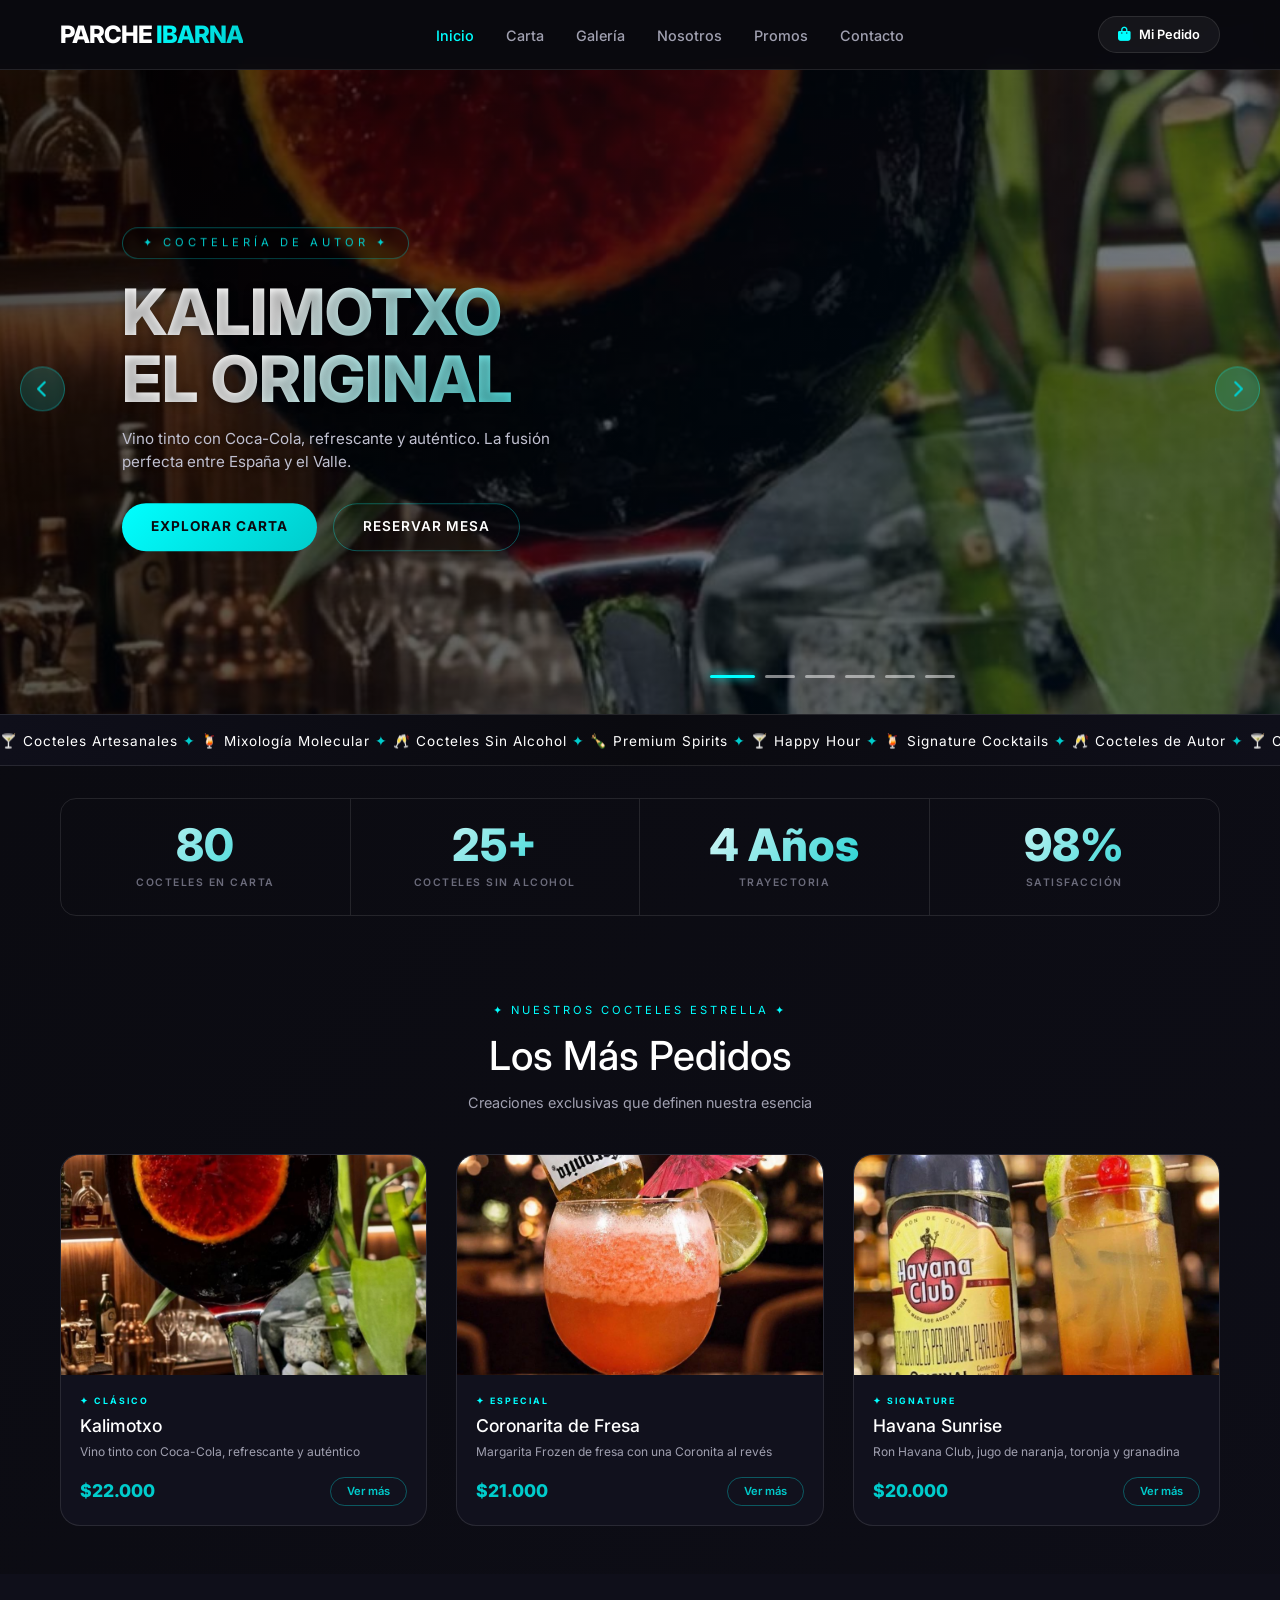
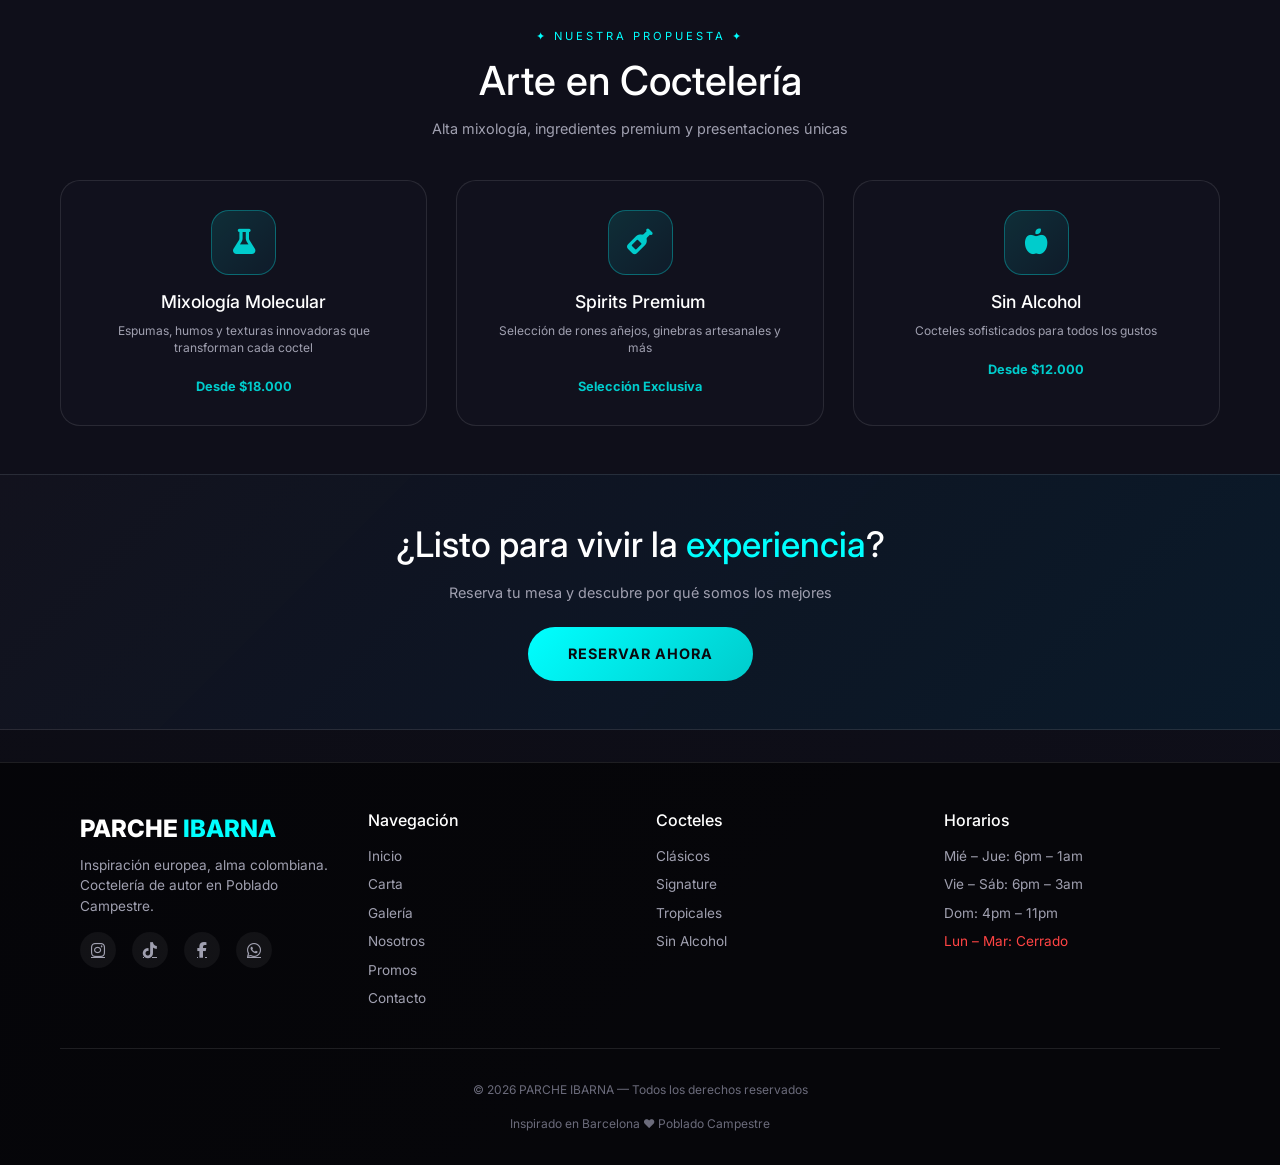
==== commit a822d99e: "ajustes de images textos" ====
--- a/index.html
+++ b/index.html
@@ -312,7 +312,7 @@
     <div class="footer-content">
       <div class="footer-brand">
         <a href="index.html" class="footer-logo">PARCHE<span> IBARNA</span></a>
-        <p>Coctelería de élite en el corazón de Chapinero</p>
+        <p>Inspiración europea, alma colombiana. Coctelería de autor en Poblado Campestre.</p>
         <div class="social-links">
           <a href="#"><i class="fab fa-instagram"></i></a>
           <a href="#"><i class="fab fa-tiktok"></i></a>
--- a/css/global.css
+++ b/css/global.css
@@ -1,5 +1,6 @@
 /* ============================================
    PARCHE IBARNA - Global Styles
+   Con botón Mi Pedido visible en móvil
 ============================================ */
 
 :root {
@@ -14,11 +15,13 @@
     --bg-glass: rgba(255, 255, 255, 0.05);
     --text-white: #ffffff;
     --text-gray: #a0a0b0;
+    --text-gray-light: #c0c0d0;
     --text-dim: #6b6b7b;
     --border-light: rgba(255, 255, 255, 0.1);
     --border-medium: rgba(0, 255, 255, 0.3);
     --surface-1: rgba(255, 255, 255, 0.05);
     --surface-2: rgba(255, 255, 255, 0.08);
+    --transition: all 0.3s ease;
 }
 
 * {
@@ -35,15 +38,20 @@
     min-height: 100vh;
 }
 
+/* ============================================
+   HEADER - NAVBAR
+============================================ */
 .header {
     position: fixed;
     top: 0;
+    left: 0;
+    right: 0;
     width: 100%;
-    z-index: 100;
+    z-index: 1000;
     background: rgba(10, 10, 15, 0.95);
     backdrop-filter: blur(10px);
     border-bottom: 1px solid var(--border-light);
-    transition: all 0.3s ease;
+    transition: var(--transition);
 }
 
 .header.scrolled {
@@ -62,6 +70,7 @@
     max-width: 1200px;
     margin: 0 auto;
     padding: 0 20px;
+    position: relative;
 }
 
 .logo {
@@ -70,6 +79,7 @@
     text-decoration: none;
     color: var(--text-white);
     letter-spacing: -1px;
+    z-index: 1001;
 }
 
 .logo span {
@@ -79,6 +89,7 @@
     color: transparent;
 }
 
+/* Menú de navegación desktop */
 .nav-menu {
     display: flex;
     gap: 2rem;
@@ -87,12 +98,16 @@
     padding: 0;
 }
 
+.nav-menu li {
+    list-style: none;
+}
+
 .nav-menu a {
     color: var(--text-gray);
     text-decoration: none;
     font-weight: 500;
     font-size: 0.9rem;
-    transition: color 0.3s;
+    transition: var(--transition);
 }
 
 .nav-menu a:hover,
@@ -100,6 +115,7 @@
     color: var(--primary);
 }
 
+/* Botón menú móvil */
 .mobile-menu-btn {
     display: none;
     background: none;
@@ -107,12 +123,21 @@
     color: var(--text-white);
     font-size: 1.5rem;
     cursor: pointer;
-}
-
+    z-index: 1001;
+    padding: 0.5rem;
+    transition: var(--transition);
+}
+
+.mobile-menu-btn:hover {
+    color: var(--primary);
+}
+
+/* Botones del header desktop */
 .header-buttons {
     display: flex;
     align-items: center;
     gap: 0.8rem;
+    z-index: 1001;
 }
 
 .btn-orders {
@@ -127,7 +152,7 @@
     color: var(--text-white);
     font-weight: 600;
     font-size: 0.8rem;
-    transition: all 0.3s ease;
+    transition: var(--transition);
 }
 
 .btn-orders i {
@@ -155,7 +180,122 @@
     margin-left: 0.3rem;
 }
 
-/* FOOTER */
+/* Botón móvil dentro del menú */
+.mobile-order-btn {
+    display: none;
+    margin-top: 1rem;
+    padding-top: 1rem;
+    border-top: 1px solid var(--border-light);
+}
+
+.btn-order-mobile {
+    display: flex;
+    align-items: center;
+    justify-content: center;
+    gap: 0.5rem;
+    background: linear-gradient(135deg, var(--primary), var(--primary-light));
+    border: none;
+    padding: 0.8rem;
+    border-radius: 40px;
+    text-decoration: none;
+    color: var(--bg-dark);
+    font-weight: 700;
+    font-size: 0.9rem;
+    transition: var(--transition);
+    width: 100%;
+}
+
+.btn-order-mobile i {
+    font-size: 1rem;
+    color: var(--bg-dark);
+}
+
+.btn-order-mobile:hover {
+    transform: translateY(-2px);
+    box-shadow: 0 4px 15px var(--primary-glow);
+    color: var(--bg-dark);
+}
+
+/* ============================================
+   RESPONSIVE - MENÚ MÓVIL
+=========================================== */
+@media (max-width: 768px) {
+    .mobile-menu-btn {
+        display: block;
+    }
+    
+    .nav-menu {
+        position: fixed;
+        top: 0;
+        right: -100%;
+        width: 280px;
+        height: 100vh;
+        background: rgba(10, 10, 15, 0.98);
+        backdrop-filter: blur(20px);
+        flex-direction: column;
+        justify-content: flex-start;
+        align-items: stretch;
+        gap: 0.5rem;
+        padding: 80px 1.5rem 2rem;
+        transition: right 0.3s ease-in-out;
+        z-index: 1000;
+        margin: 0;
+        border-left: 1px solid var(--border-light);
+        box-shadow: -5px 0 30px rgba(0, 0, 0, 0.5);
+        overflow-y: auto;
+    }
+    
+    .nav-menu.active {
+        right: 0;
+    }
+    
+    .nav-menu li {
+        width: 100%;
+        text-align: center;
+    }
+    
+    .nav-menu a {
+        font-size: 1rem;
+        padding: 0.8rem;
+        display: block;
+        width: 100%;
+        border-radius: 12px;
+        transition: all 0.3s;
+    }
+    
+    .nav-menu a:hover,
+    .nav-menu a.active {
+        background: rgba(0, 255, 255, 0.1);
+        color: var(--primary);
+    }
+    
+    /* Mostrar botón Mi Pedido en móvil */
+    .mobile-order-btn {
+        display: block;
+        margin-top: 1.5rem;
+        padding-top: 1.5rem;
+    }
+    
+    /* Ocultar botones del header en móvil */
+    .header-buttons {
+        display: none;
+    }
+}
+
+@media (max-width: 480px) {
+    .nav-menu {
+        width: 100%;
+        right: -100%;
+    }
+    
+    .logo {
+        font-size: 1.2rem;
+    }
+}
+
+/* ============================================
+   FOOTER
+============================================ */
 .footer {
     background: rgba(0, 0, 0, 0.6);
     border-top: 1px solid var(--border-light);
@@ -204,7 +344,7 @@
     background: var(--surface-1);
     border-radius: 50%;
     color: var(--text-gray);
-    transition: all 0.3s;
+    transition: var(--transition);
 }
 
 .social-links a:hover {
@@ -226,17 +366,18 @@
     text-decoration: none;
     font-size: 0.85rem;
     margin-bottom: 0.5rem;
-    transition: color 0.3s;
+    transition: var(--transition);
 }
 
 .footer-links a:hover {
     color: var(--primary);
+    transform: translateX(5px);
 }
 
 .footer-hours p {
     color: var(--text-gray);
     font-size: 0.85rem;
-    margin-bottom: 0.3rem;
+    margin-bottom: 0.5rem;
 }
 
 .footer-hours .closed {
@@ -258,40 +399,37 @@
     padding: 0 20px;
 }
 
-/* RESPONSIVE */
-@media (max-width: 768px) {
-    .mobile-menu-btn {
-        display: block;
-    }
-    
-    .nav-menu {
-        display: none;
-        position: absolute;
-        top: 100%;
-        left: 0;
-        right: 0;
-        background: rgba(10, 10, 15, 0.98);
-        flex-direction: column;
-        padding: 1rem;
-        gap: 1rem;
-        text-align: center;
-        border-bottom: 1px solid var(--border-light);
-    }
-    
-    .nav-menu.active {
-        display: flex;
-    }
-    
-    .header-buttons {
-        display: none;
-    }
-    
-    .footer-content {
-        grid-template-columns: 1fr;
-        text-align: center;
-    }
-    
-    .social-links {
-        justify-content: center;
+/* ============================================
+   TOAST NOTIFICATION
+============================================ */
+.toast-notification {
+    position: fixed;
+    bottom: 30px;
+    left: 50%;
+    transform: translateX(-50%) translateY(100px);
+    background: linear-gradient(135deg, var(--primary), var(--primary-light));
+    color: var(--bg-dark);
+    padding: 0.8rem 1.5rem;
+    border-radius: 50px;
+    font-weight: 600;
+    font-size: 0.85rem;
+    z-index: 1100;
+    opacity: 0;
+    transition: all 0.3s ease;
+    box-shadow: 0 4px 20px rgba(0, 0, 0, 0.3);
+    white-space: nowrap;
+    pointer-events: none;
+}
+
+.toast-notification.show {
+    transform: translateX(-50%) translateY(0);
+    opacity: 1;
+}
+
+@media (max-width: 576px) {
+    .toast-notification {
+        font-size: 0.7rem;
+        padding: 0.6rem 1rem;
+        white-space: nowrap;
     }
 }
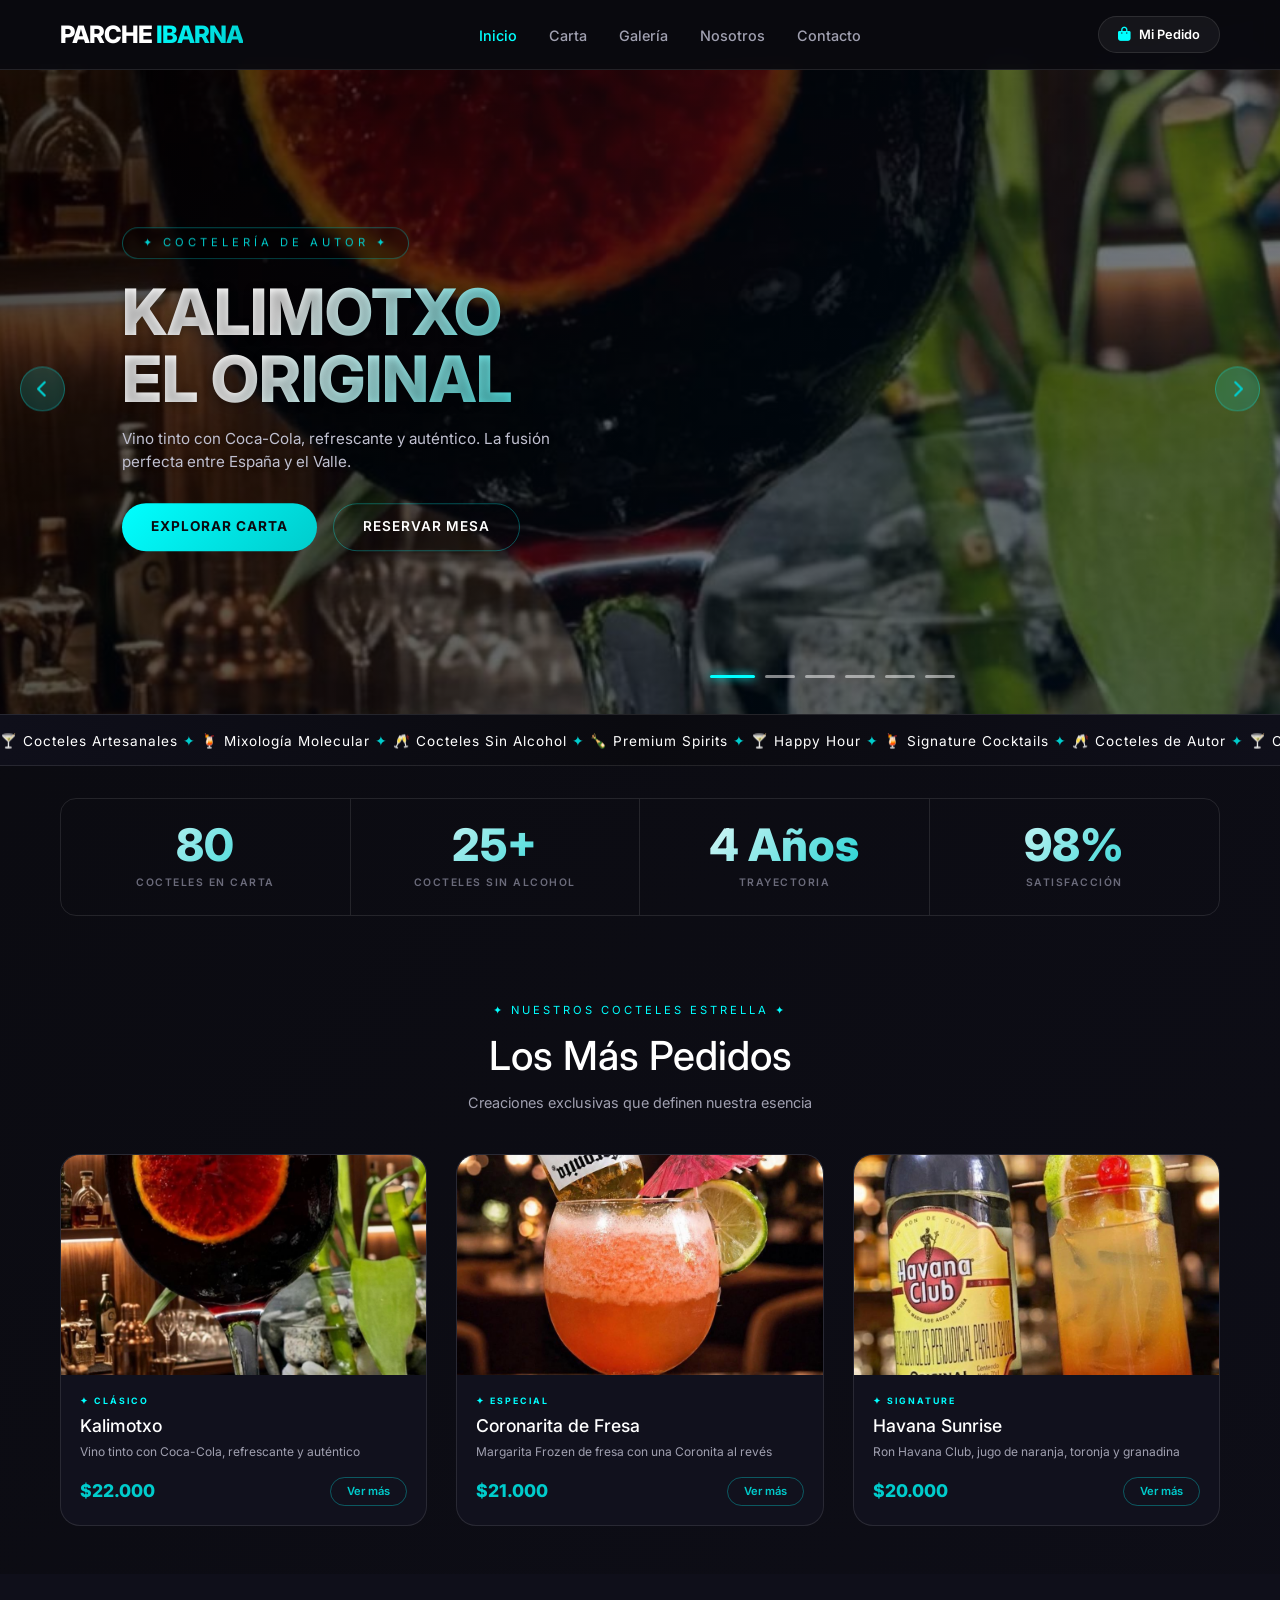
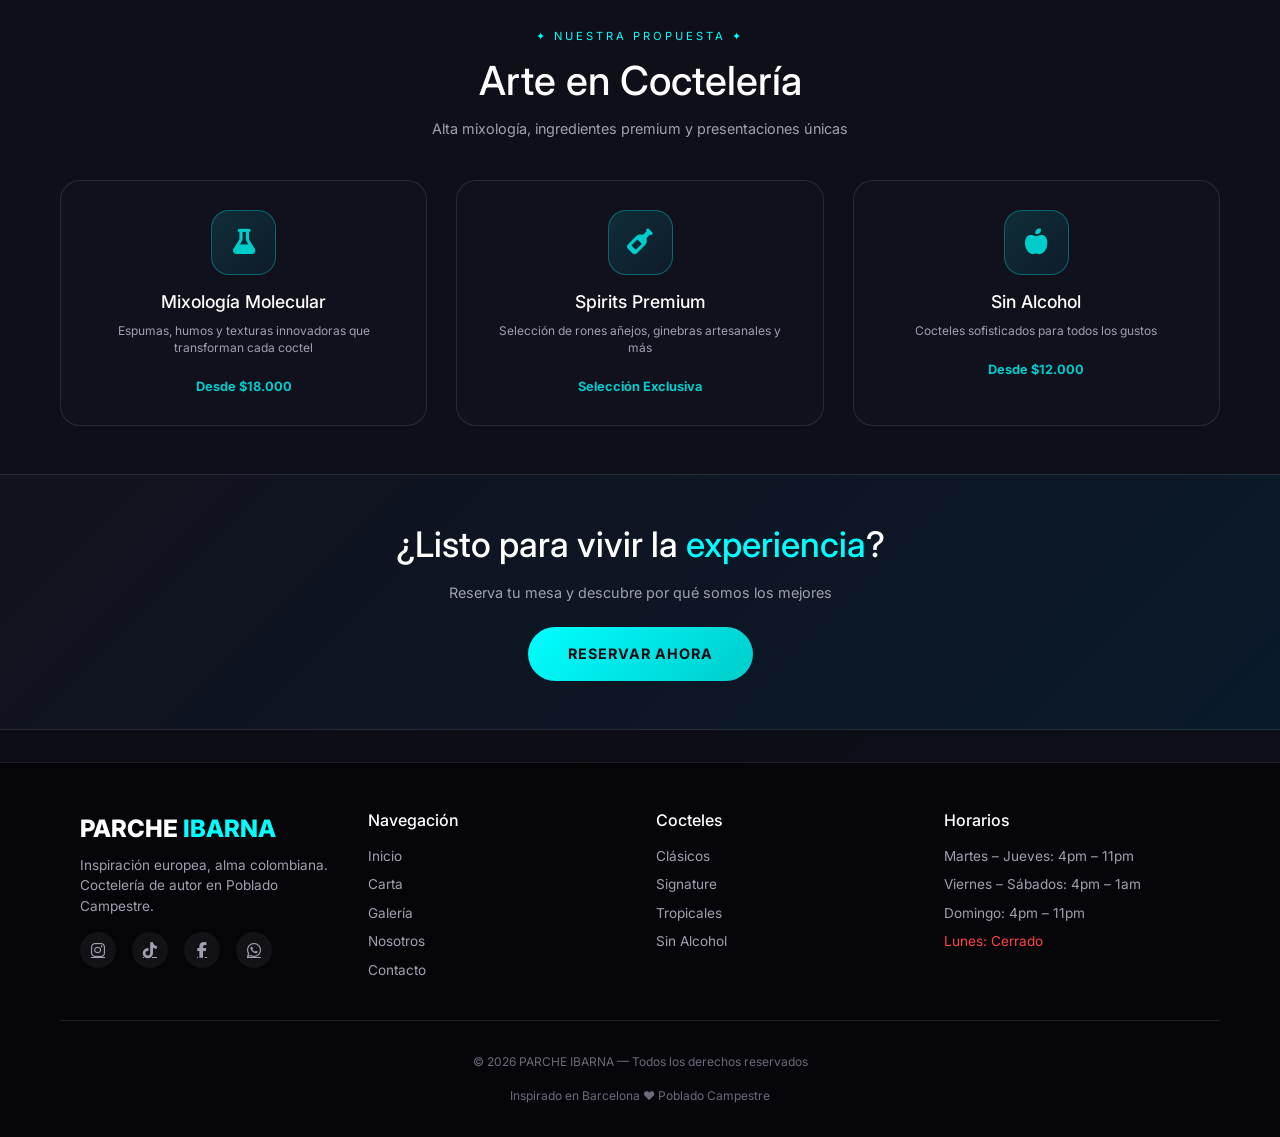
==== commit 9e0adfc3: "Ajustes carta fisica" ====
--- a/index.html
+++ b/index.html
@@ -32,7 +32,6 @@
         <li><a href="menu.html">Carta</a></li>
         <li><a href="galeria.html">Galería</a></li>
         <li><a href="nosotros.html">Nosotros</a></li>
-        <li><a href="promociones.html">Promos</a></li>
         <li><a href="contacto.html">Contacto</a></li>
       </ul>
       <div class="header-buttons">
@@ -326,7 +325,7 @@
         <a href="menu.html">Carta</a>
         <a href="galeria.html">Galería</a>
         <a href="nosotros.html">Nosotros</a>
-        <a href="promociones.html">Promos</a>
+        
         <a href="contacto.html">Contacto</a>
       </div>
       <div class="footer-links">
@@ -338,10 +337,10 @@
       </div>
       <div class="footer-hours">
         <h4>Horarios</h4>
-        <p>Mié – Jue: 6pm – 1am</p>
-        <p>Vie – Sáb: 6pm – 3am</p>
-        <p>Dom: 4pm – 11pm</p>
-        <p class="closed">Lun – Mar: Cerrado</p>
+        <p>Martes – Jueves: 4pm – 11pm</p>
+        <p>Viernes – Sábados: 4pm – 1am</p>
+        <p>Domingo: 4pm – 11pm</p>
+        <p class="closed">Lunes: Cerrado</p>
       </div>
     </div>
     <div class="footer-bottom">
